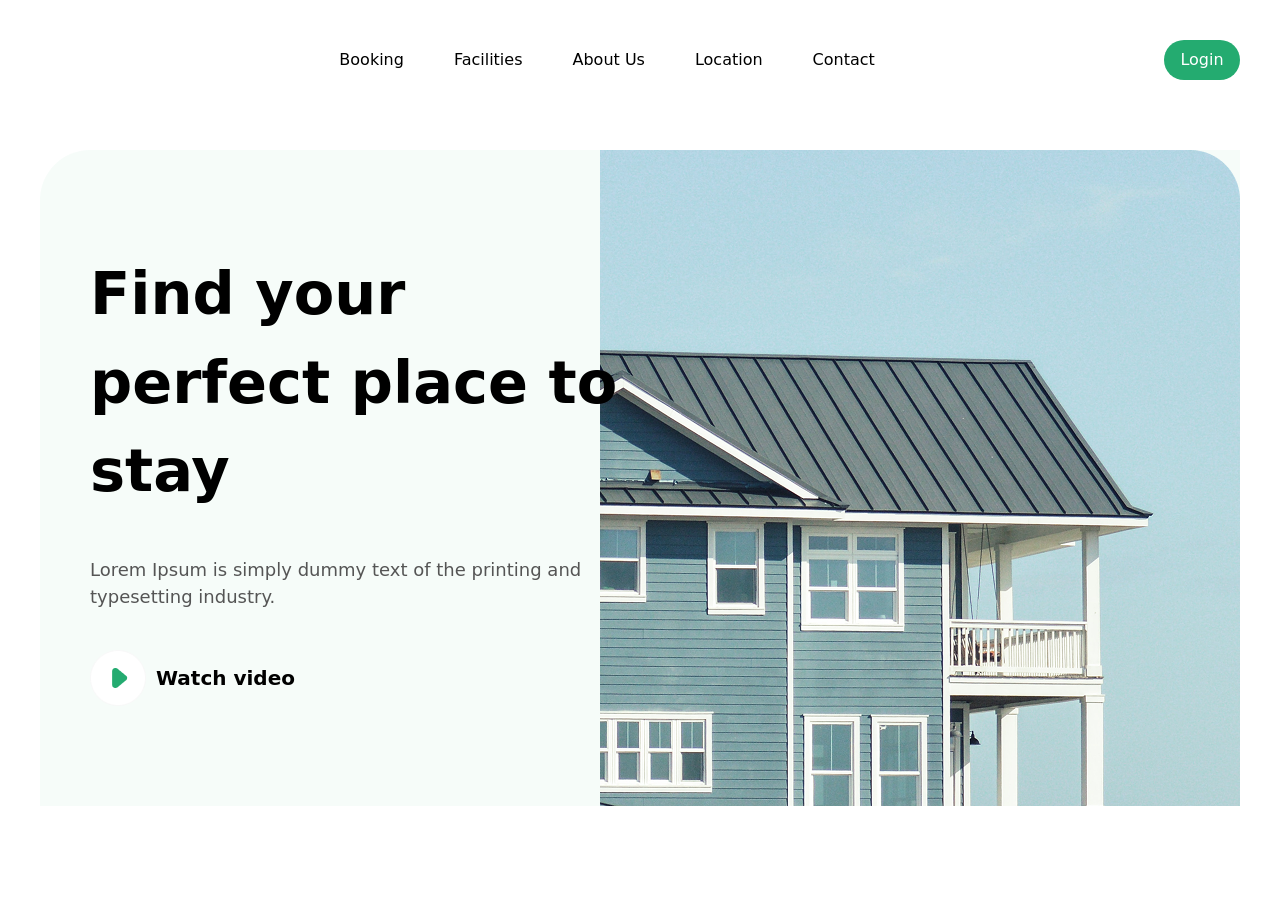
==== index.html @ 73269858 "page1 section1" ====
<!DOCTYPE html>
<html lang="en">

<head>
    <meta charset="UTF-8">
    <meta name="viewport" content="width=device-width, initial-scale=1.0">
    <link rel="stylesheet" href="./src/output.css">
    <title>Document</title>
</head>

<body>
    <header class="">
        <div class="h-[40px] w-full mt-[40px] flex max-w-[1200px] justify-between m-auto flex-row items-center">
            <p class="text-transparent">1</p>
            <div class="flex flex-row text-[16px] gap-[50px] ">
                <p>Booking</p>
                <p>Facilities</p>
                <p>About Us</p>
                <p>Location</p>
                <p>Contact</p>

            </div>
            <a href="./src/page2.html">
                <button class="w-[76px] h-[40px] bg-[#24AB70] rounded-3xl text-[white]">Login</button>
            </a>
        </div>
    </header>
    <section class="">
        <div class="flex bg-[#24AB700A] rounded-tl-[50px] mt-[70px] flex-row max-w-[1200px] items-center w-full h-[656px] bg-[url('../image24.png')] bg-contain bg-right bg-no-repeat m-auto">
            <aside class="flex flex-col ml-[50px]  gap-[40px]">
                <h1 class="text-[59px] font-semibold w-[540px]">Find your perfect place to stay</h1>
                <p class="text-[18px] text-[#555555] w-[515px]">
                    Lorem Ipsum is simply dummy text of the printing and typesetting industry.
                </p>
                <div class="flex flex-row items-center gap-[10px]">
                    <img src="./Group 2.png" alt="Image">
                    <p class="text-[20px] font-semibold">Watch video</p>
                </div>
            </aside>
        </div>
    </section>
</body>

</html>
---- src/output.css ----
/*! tailwindcss v4.2.4 | MIT License | https://tailwindcss.com */
@layer properties;
@layer theme, base, components, utilities;
@layer theme {
  :root, :host {
    --font-sans: ui-sans-serif, system-ui, sans-serif, "Apple Color Emoji",
      "Segoe UI Emoji", "Segoe UI Symbol", "Noto Color Emoji";
    --font-mono: ui-monospace, SFMono-Regular, Menlo, Monaco, Consolas, "Liberation Mono",
      "Courier New", monospace;
    --font-weight-semibold: 600;
    --font-weight-bold: 700;
    --radius-2xl: 1rem;
    --radius-3xl: 1.5rem;
    --default-font-family: var(--font-sans);
    --default-mono-font-family: var(--font-mono);
  }
}
@layer base {
  *, ::after, ::before, ::backdrop, ::file-selector-button {
    box-sizing: border-box;
    margin: 0;
    padding: 0;
    border: 0 solid;
  }
  html, :host {
    line-height: 1.5;
    -webkit-text-size-adjust: 100%;
    tab-size: 4;
    font-family: var(--default-font-family, ui-sans-serif, system-ui, sans-serif, "Apple Color Emoji", "Segoe UI Emoji", "Segoe UI Symbol", "Noto Color Emoji");
    font-feature-settings: var(--default-font-feature-settings, normal);
    font-variation-settings: var(--default-font-variation-settings, normal);
    -webkit-tap-highlight-color: transparent;
  }
  hr {
    height: 0;
    color: inherit;
    border-top-width: 1px;
  }
  abbr:where([title]) {
    -webkit-text-decoration: underline dotted;
    text-decoration: underline dotted;
  }
  h1, h2, h3, h4, h5, h6 {
    font-size: inherit;
    font-weight: inherit;
  }
  a {
    color: inherit;
    -webkit-text-decoration: inherit;
    text-decoration: inherit;
  }
  b, strong {
    font-weight: bolder;
  }
  code, kbd, samp, pre {
    font-family: var(--default-mono-font-family, ui-monospace, SFMono-Regular, Menlo, Monaco, Consolas, "Liberation Mono", "Courier New", monospace);
    font-feature-settings: var(--default-mono-font-feature-settings, normal);
    font-variation-settings: var(--default-mono-font-variation-settings, normal);
    font-size: 1em;
  }
  small {
    font-size: 80%;
  }
  sub, sup {
    font-size: 75%;
    line-height: 0;
    position: relative;
    vertical-align: baseline;
  }
  sub {
    bottom: -0.25em;
  }
  sup {
    top: -0.5em;
  }
  table {
    text-indent: 0;
    border-color: inherit;
    border-collapse: collapse;
  }
  :-moz-focusring {
    outline: auto;
  }
  progress {
    vertical-align: baseline;
  }
  summary {
    display: list-item;
  }
  ol, ul, menu {
    list-style: none;
  }
  img, svg, video, canvas, audio, iframe, embed, object {
    display: block;
    vertical-align: middle;
  }
  img, video {
    max-width: 100%;
    height: auto;
  }
  button, input, select, optgroup, textarea, ::file-selector-button {
    font: inherit;
    font-feature-settings: inherit;
    font-variation-settings: inherit;
    letter-spacing: inherit;
    color: inherit;
    border-radius: 0;
    background-color: transparent;
    opacity: 1;
  }
  :where(select:is([multiple], [size])) optgroup {
    font-weight: bolder;
  }
  :where(select:is([multiple], [size])) optgroup option {
    padding-inline-start: 20px;
  }
  ::file-selector-button {
    margin-inline-end: 4px;
  }
  ::placeholder {
    opacity: 1;
  }
  @supports (not (-webkit-appearance: -apple-pay-button))  or (contain-intrinsic-size: 1px) {
    ::placeholder {
      color: currentcolor;
      @supports (color: color-mix(in lab, red, red)) {
        color: color-mix(in oklab, currentcolor 50%, transparent);
      }
    }
  }
  textarea {
    resize: vertical;
  }
  ::-webkit-search-decoration {
    -webkit-appearance: none;
  }
  ::-webkit-date-and-time-value {
    min-height: 1lh;
    text-align: inherit;
  }
  ::-webkit-datetime-edit {
    display: inline-flex;
  }
  ::-webkit-datetime-edit-fields-wrapper {
    padding: 0;
  }
  ::-webkit-datetime-edit, ::-webkit-datetime-edit-year-field, ::-webkit-datetime-edit-month-field, ::-webkit-datetime-edit-day-field, ::-webkit-datetime-edit-hour-field, ::-webkit-datetime-edit-minute-field, ::-webkit-datetime-edit-second-field, ::-webkit-datetime-edit-millisecond-field, ::-webkit-datetime-edit-meridiem-field {
    padding-block: 0;
  }
  ::-webkit-calendar-picker-indicator {
    line-height: 1;
  }
  :-moz-ui-invalid {
    box-shadow: none;
  }
  button, input:where([type="button"], [type="reset"], [type="submit"]), ::file-selector-button {
    appearance: button;
  }
  ::-webkit-inner-spin-button, ::-webkit-outer-spin-button {
    height: auto;
  }
  [hidden]:where(:not([hidden="until-found"])) {
    display: none !important;
  }
}
@layer utilities {
  .m-auto {
    margin: auto;
  }
  .mt-\[40px\] {
    margin-top: 40px;
  }
  .mt-\[70px\] {
    margin-top: 70px;
  }
  .mt-\[100px\] {
    margin-top: 100px;
  }
  .ml-\[20px\] {
    margin-left: 20px;
  }
  .ml-\[40px\] {
    margin-left: 40px;
  }
  .ml-\[50px\] {
    margin-left: 50px;
  }
  .flex {
    display: flex;
  }
  .table {
    display: table;
  }
  .h-\[40px\] {
    height: 40px;
  }
  .h-\[656px\] {
    height: 656px;
  }
  .w-\[76px\] {
    width: 76px;
  }
  .w-\[150px\] {
    width: 150px;
  }
  .w-\[515px\] {
    width: 515px;
  }
  .w-\[540px\] {
    width: 540px;
  }
  .w-\[full\] {
    width: full;
  }
  .w-\[v\] {
    width: v;
  }
  .w-full {
    width: 100%;
  }
  .max-w-\[1200px\] {
    max-width: 1200px;
  }
  .border-collapse {
    border-collapse: collapse;
  }
  .resize {
    resize: both;
  }
  .flex-col {
    flex-direction: column;
  }
  .flex-row {
    flex-direction: row;
  }
  .items-center {
    align-items: center;
  }
  .justify-between {
    justify-content: space-between;
  }
  .gap-\[10px\] {
    gap: 10px;
  }
  .gap-\[30px\] {
    gap: 30px;
  }
  .gap-\[40px\] {
    gap: 40px;
  }
  .gap-\[50px\] {
    gap: 50px;
  }
  .rounded-3xl {
    border-radius: var(--radius-3xl);
  }
  .rounded-\[tl\] {
    border-radius: tl;
  }
  .rounded-tl-\[50px\] {
    border-top-left-radius: 50px;
  }
  .border {
    border-style: var(--tw-border-style);
    border-width: 1px;
  }
  .bg-\[\#24AB70\] {
    background-color: #24AB70;
  }
  .bg-\[\#24AB700A\] {
    background-color: #24AB700A;
  }
  .bg-\[u\] {
    background-color: u;
  }
  .bg-\[url\] {
    background-color: url;
  }
  .bg-\[url\(\'\.\.\/image24\.png\'\)\] {
    background-image: url('../image24.png');
  }
  .bg-\[url\(\'\.\/\'\)\] {
    background-image: url('./');
  }
  .bg-\[url\(\'\.\/Image\(24\)\.png\'\)\] {
    background-image: url('./Image(24).png');
  }
  .bg-\[url\(\'\.\/Image24\)\.png\'\)\] {
    background-image: url('./Image24).png');
  }
  .bg-\[url\(\'\.\/background\.jpg\'\)\] {
    background-image: url('./background.jpg');
  }
  .bg-\[url\(\'\.\/image24\)\.png\'\)\] {
    background-image: url('./image24).png');
  }
  .bg-\[url\(\'\.\/image24\.png\'\)\] {
    background-image: url('./image24.png');
  }
  .bg-\[url\(\'image24\.png\'\)\] {
    background-image: url('image24.png');
  }
  .bg-contain {
    background-size: contain;
  }
  .bg-cover {
    background-size: cover;
  }
  .bg-right {
    background-position: right;
  }
  .bg-no-repeat {
    background-repeat: no-repeat;
  }
  .text-\[16px\] {
    font-size: 16px;
  }
  .text-\[18px\] {
    font-size: 18px;
  }
  .text-\[20px\] {
    font-size: 20px;
  }
  .text-\[54px\] {
    font-size: 54px;
  }
  .text-\[59px\] {
    font-size: 59px;
  }
  .text-\[60px\] {
    font-size: 60px;
  }
  .text-\[64px\] {
    font-size: 64px;
  }
  .text-\[65px\] {
    font-size: 65px;
  }
  .font-bold {
    --tw-font-weight: var(--font-weight-bold);
    font-weight: var(--font-weight-bold);
  }
  .font-semibold {
    --tw-font-weight: var(--font-weight-semibold);
    font-weight: var(--font-weight-semibold);
  }
  .text-\[\#555555\] {
    color: #555555;
  }
  .text-\[\#\] {
    color: #;
  }
  .text-\[white\] {
    color: white;
  }
  .text-transparent {
    color: transparent;
  }
  .underline {
    text-decoration-line: underline;
  }
  .outline {
    outline-style: var(--tw-outline-style);
    outline-width: 1px;
  }
}
@property --tw-border-style {
  syntax: "*";
  inherits: false;
  initial-value: solid;
}
@property --tw-font-weight {
  syntax: "*";
  inherits: false;
}
@property --tw-outline-style {
  syntax: "*";
  inherits: false;
  initial-value: solid;
}
@layer properties {
  @supports ((-webkit-hyphens: none) and (not (margin-trim: inline))) or ((-moz-orient: inline) and (not (color:rgb(from red r g b)))) {
    *, ::before, ::after, ::backdrop {
      --tw-border-style: solid;
      --tw-font-weight: initial;
      --tw-outline-style: solid;
    }
  }
}
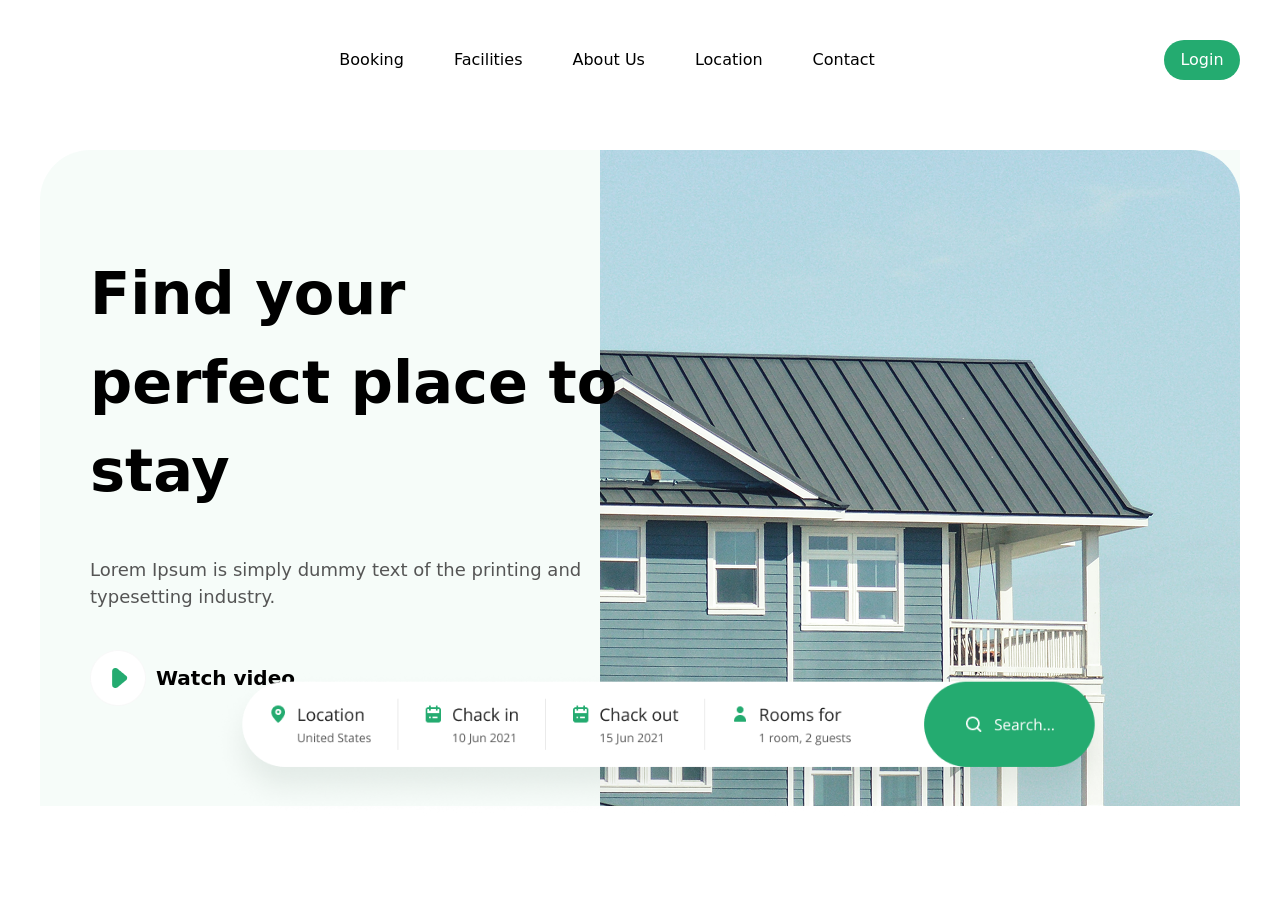
==== commit fda1682d: "section1 page 1 add" ====
--- a/index.html
+++ b/index.html
@@ -37,7 +37,9 @@
                     <p class="text-[20px] font-semibold">Watch video</p>
                 </div>
             </aside>
+           <img src="./search button.png" class="relative top-[265px] w-[1000px] h-[150px] left-[-420px]" alt="">  
         </div>
+       
     </section>
 </body>
 
--- a/src/output.css
+++ b/src/output.css
@@ -164,6 +164,60 @@
   }
 }
 @layer utilities {
+  .relative {
+    position: relative;
+  }
+  .top-\[-00px\] {
+    top: -00px;
+  }
+  .top-\[-100px\] {
+    top: -100px;
+  }
+  .top-\[20px\] {
+    top: 20px;
+  }
+  .top-\[50px\] {
+    top: 50px;
+  }
+  .top-\[250px\] {
+    top: 250px;
+  }
+  .top-\[265px\] {
+    top: 265px;
+  }
+  .top-\[270px\] {
+    top: 270px;
+  }
+  .top-\[300px\] {
+    top: 300px;
+  }
+  .top-\[500px\] {
+    top: 500px;
+  }
+  .top-\[580px\] {
+    top: 580px;
+  }
+  .top-\[600px\] {
+    top: 600px;
+  }
+  .left-\[-400px\] {
+    left: -400px;
+  }
+  .left-\[-420px\] {
+    left: -420px;
+  }
+  .left-\[-\] {
+    left: -;
+  }
+  .left-\[110px\] {
+    left: 110px;
+  }
+  .left-\[140px\] {
+    left: 140px;
+  }
+  .left-\[x\] {
+    left: x;
+  }
   .m-auto {
     margin: auto;
   }
@@ -176,6 +230,9 @@
   .mt-\[100px\] {
     margin-top: 100px;
   }
+  .mb-\[100px\] {
+    margin-bottom: 100px;
+  }
   .ml-\[20px\] {
     margin-left: 20px;
   }
@@ -191,9 +248,21 @@
   .table {
     display: table;
   }
+  .h-\[10px\] {
+    height: 10px;
+  }
   .h-\[40px\] {
     height: 40px;
   }
+  .h-\[100px\] {
+    height: 100px;
+  }
+  .h-\[120px\] {
+    height: 120px;
+  }
+  .h-\[150px\] {
+    height: 150px;
+  }
   .h-\[656px\] {
     height: 656px;
   }
@@ -209,6 +278,9 @@
   .w-\[540px\] {
     width: 540px;
   }
+  .w-\[1000px\] {
+    width: 1000px;
+  }
   .w-\[full\] {
     width: full;
   }
@@ -239,6 +311,9 @@
   .justify-between {
     justify-content: space-between;
   }
+  .justify-center {
+    justify-content: center;
+  }
   .gap-\[10px\] {
     gap: 10px;
   }
@@ -250,6 +325,9 @@
   }
   .gap-\[50px\] {
     gap: 50px;
+  }
+  .rounded-2xl {
+    border-radius: var(--radius-2xl);
   }
   .rounded-3xl {
     border-radius: var(--radius-3xl);
@@ -311,6 +389,9 @@
   }
   .bg-no-repeat {
     background-repeat: no-repeat;
+  }
+  .pb-\[100px\] {
+    padding-bottom: 100px;
   }
   .text-\[16px\] {
     font-size: 16px;
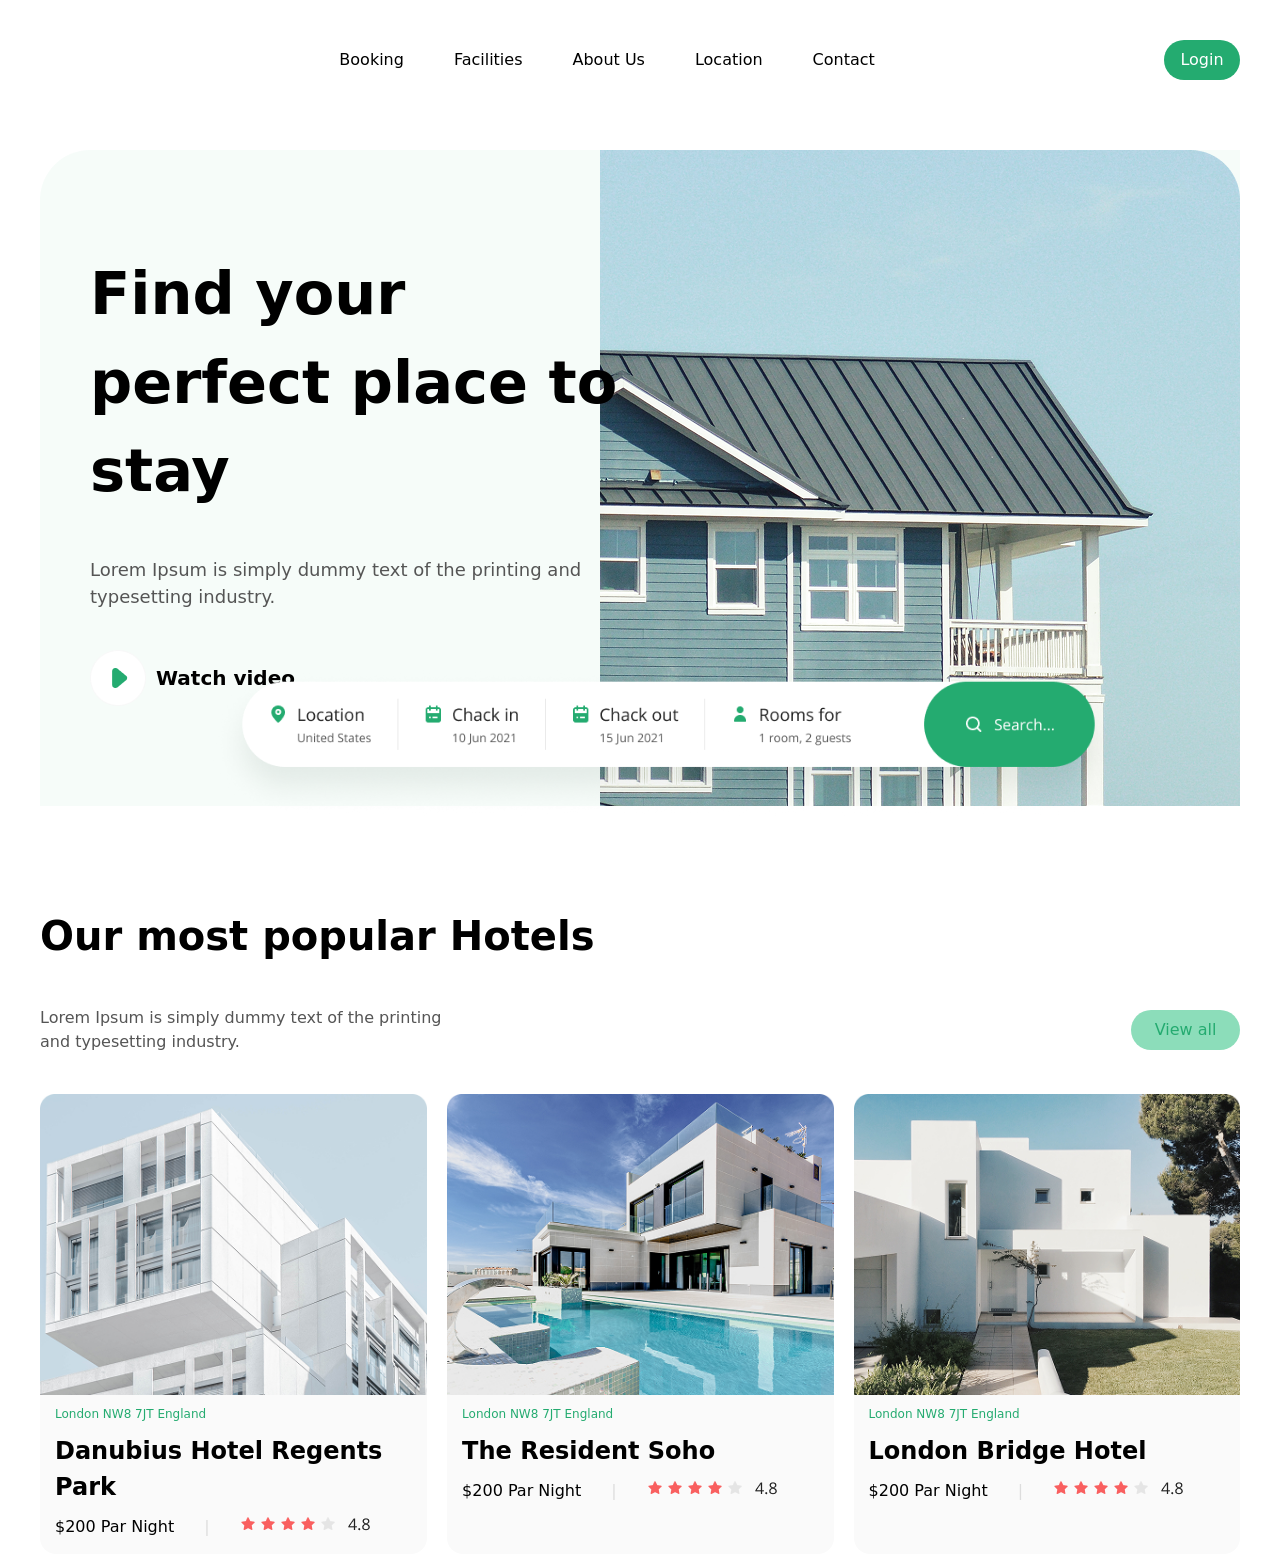
==== commit fb1ce3f3: "page1 section2" ====
--- a/index.html
+++ b/index.html
@@ -26,7 +26,8 @@
         </div>
     </header>
     <section class="">
-        <div class="flex bg-[#24AB700A] rounded-tl-[50px] mt-[70px] flex-row max-w-[1200px] items-center w-full h-[656px] bg-[url('../image24.png')] bg-contain bg-right bg-no-repeat m-auto">
+        <div
+            class="flex bg-[#24AB700A] rounded-tl-[50px] mt-[70px] flex-row max-w-[1200px] items-center w-full h-[656px] bg-[url('../image24.png')] bg-contain bg-right bg-no-repeat m-auto">
             <aside class="flex flex-col ml-[50px]  gap-[40px]">
                 <h1 class="text-[59px] font-semibold w-[540px]">Find your perfect place to stay</h1>
                 <p class="text-[18px] text-[#555555] w-[515px]">
@@ -37,9 +38,51 @@
                     <p class="text-[20px] font-semibold">Watch video</p>
                 </div>
             </aside>
-           <img src="./search button.png" class="relative top-[265px] w-[1000px] h-[150px] left-[-420px]" alt="">  
+            <img src="./search button.png" class="relative top-[265px] w-[1000px] h-[150px] left-[-420px]" alt="">
         </div>
-       
+    </section>
+    <section>
+        <div class="flex flex-col max-w-[1200px] h-[656px] w-full m-auto mt-[100px] gap-[40px]">
+            <h1 class="text-[40px] font-semibold">Our most popular Hotels</h1>
+            <div class="flex flex-row items-center justify-between">
+                <p class="text-[16px] text-[#555555] w-[409px]">Lorem Ipsum is simply dummy text of the printing and
+                    typesetting industry.</p>
+                <button class="w-[109px] h-[40px] text-[16px] text-[#24AB70] bg-[#8cddba] rounded-3xl">View all</button>
+            </div>
+            <div class="flex-row flex gap-[20px]">
+                <div class="flex flex-col h-[460px] rounded-2xl bg-[#FAFAFA]  gap-[10px]">
+                    <img src="./image (26).png" alt="Hotel Image">
+                    <p class="text-[12px] text-[#24AB70] ml-[15px]">London NW8 7JT England</p>
+                    <h1 class="text-[24px] font-semibold ml-[15px]">Danubius Hotel Regents Park</h1>
+                    <div class="flex flex-row gap-[30px]  ml-[15px]">
+                        <p class="text-[16px] ">$200 Par Night</p>
+                        <div class="h-[16px]  text-[#DDDDDD]">|</div>
+                        <img src="./Group 10.png" class="w-[131px] h-[18px]" alt="">
+                    </div>
+                </div>
+                <div class="flex flex-col h-[460px] rounded-2xl bg-[#FAFAFA]  gap-[10px]">
+                    <img src="./image (27).png" alt="Hotel Image">
+                    <p class="text-[12px] text-[#24AB70] ml-[15px]">London NW8 7JT England</p>
+                    <h1 class="text-[24px] font-semibold ml-[15px]">The Resident Soho</h1>
+                    <div class="flex flex-row gap-[30px]  ml-[15px]">
+                        <p class="text-[16px] ">$200 Par Night</p>
+                        <div class="h-[16px]  text-[#DDDDDD]">|</div>
+                        <img src="./Group 10.png" class="w-[131px] h-[18px]" alt="">
+                    </div>
+                </div>
+                <div class="flex flex-col h-[460px] rounded-2xl bg-[#FAFAFA]  gap-[10px]">
+                    <img src="./image (28).png" alt="Hotel Image">
+                    <p class="text-[12px] text-[#24AB70] ml-[15px]">London NW8 7JT England</p>
+                    <h1 class="text-[24px] font-semibold ml-[15px]">London Bridge Hotel</h1>
+                    <div class="flex flex-row gap-[30px]  ml-[15px]">
+                        <p class="text-[16px] ">$200 Par Night</p>
+                        <div class="h-[16px]  text-[#DDDDDD]">|</div>
+                        <img src="./Group 10.png" class="w-[131px] h-[18px]" alt="">
+                    </div>
+                </div>
+            </div>
+        </div>
+
     </section>
 </body>
 
--- a/src/output.css
+++ b/src/output.css
@@ -233,6 +233,12 @@
   .mb-\[100px\] {
     margin-bottom: 100px;
   }
+  .ml-\[10px\] {
+    margin-left: 10px;
+  }
+  .ml-\[15px\] {
+    margin-left: 15px;
+  }
   .ml-\[20px\] {
     margin-left: 20px;
   }
@@ -248,9 +254,18 @@
   .table {
     display: table;
   }
+  .h-\[0px\] {
+    height: 0px;
+  }
   .h-\[10px\] {
     height: 10px;
   }
+  .h-\[16px\] {
+    height: 16px;
+  }
+  .h-\[18px\] {
+    height: 18px;
+  }
   .h-\[40px\] {
     height: 40px;
   }
@@ -263,15 +278,33 @@
   .h-\[150px\] {
     height: 150px;
   }
+  .h-\[460px\] {
+    height: 460px;
+  }
+  .h-\[470px\] {
+    height: 470px;
+  }
+  .h-\[480px\] {
+    height: 480px;
+  }
   .h-\[656px\] {
     height: 656px;
   }
   .w-\[76px\] {
     width: 76px;
   }
+  .w-\[109px\] {
+    width: 109px;
+  }
+  .w-\[131px\] {
+    width: 131px;
+  }
   .w-\[150px\] {
     width: 150px;
   }
+  .w-\[409px\] {
+    width: 409px;
+  }
   .w-\[515px\] {
     width: 515px;
   }
@@ -316,6 +349,9 @@
   }
   .gap-\[10px\] {
     gap: 10px;
+  }
+  .gap-\[20px\] {
+    gap: 20px;
   }
   .gap-\[30px\] {
     gap: 30px;
@@ -342,12 +378,24 @@
     border-style: var(--tw-border-style);
     border-width: 1px;
   }
+  .bg-\[\#8cddba\] {
+    background-color: #8cddba;
+  }
   .bg-\[\#24AB70\] {
     background-color: #24AB70;
   }
   .bg-\[\#24AB700A\] {
     background-color: #24AB700A;
   }
+  .bg-\[\#51c291\] {
+    background-color: #51c291;
+  }
+  .bg-\[\#DDDDDD\] {
+    background-color: #DDDDDD;
+  }
+  .bg-\[\#FAFAFA\] {
+    background-color: #FAFAFA;
+  }
   .bg-\[u\] {
     background-color: u;
   }
@@ -393,6 +441,9 @@
   .pb-\[100px\] {
     padding-bottom: 100px;
   }
+  .text-\[12px\] {
+    font-size: 12px;
+  }
   .text-\[16px\] {
     font-size: 16px;
   }
@@ -401,6 +452,12 @@
   }
   .text-\[20px\] {
     font-size: 20px;
+  }
+  .text-\[24px\] {
+    font-size: 24px;
+  }
+  .text-\[40px\] {
+    font-size: 40px;
   }
   .text-\[54px\] {
     font-size: 54px;
@@ -425,8 +482,23 @@
     --tw-font-weight: var(--font-weight-semibold);
     font-weight: var(--font-weight-semibold);
   }
+  .text-\[\#2\] {
+    color: #2;
+  }
+  .text-\[\#24AB70\] {
+    color: #24AB70;
+  }
+  .text-\[\#24AB\] {
+    color: #24AB;
+  }
   .text-\[\#555555\] {
     color: #555555;
+  }
+  .text-\[\#DDDDDD\] {
+    color: #DDDDDD;
+  }
+  .text-\[\#FAFAFA\] {
+    color: #FAFAFA;
   }
   .text-\[\#\] {
     color: #;
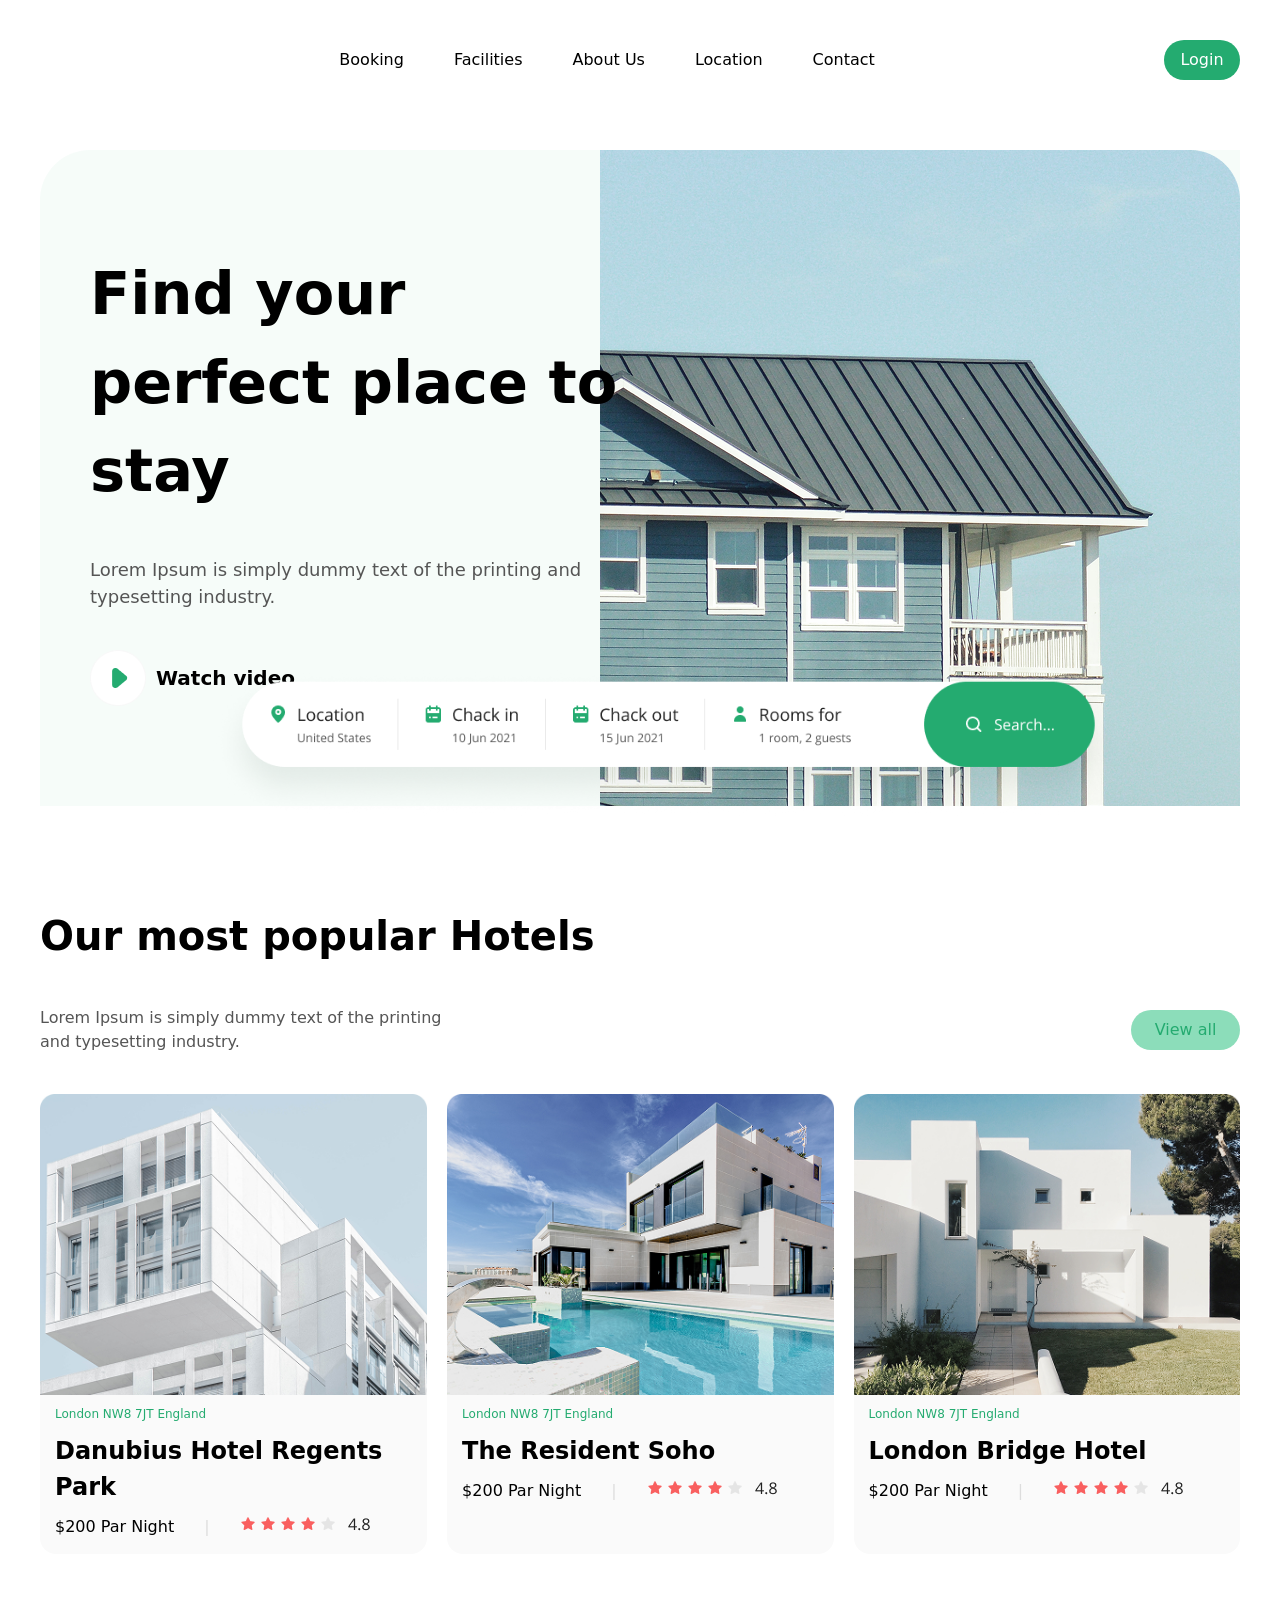
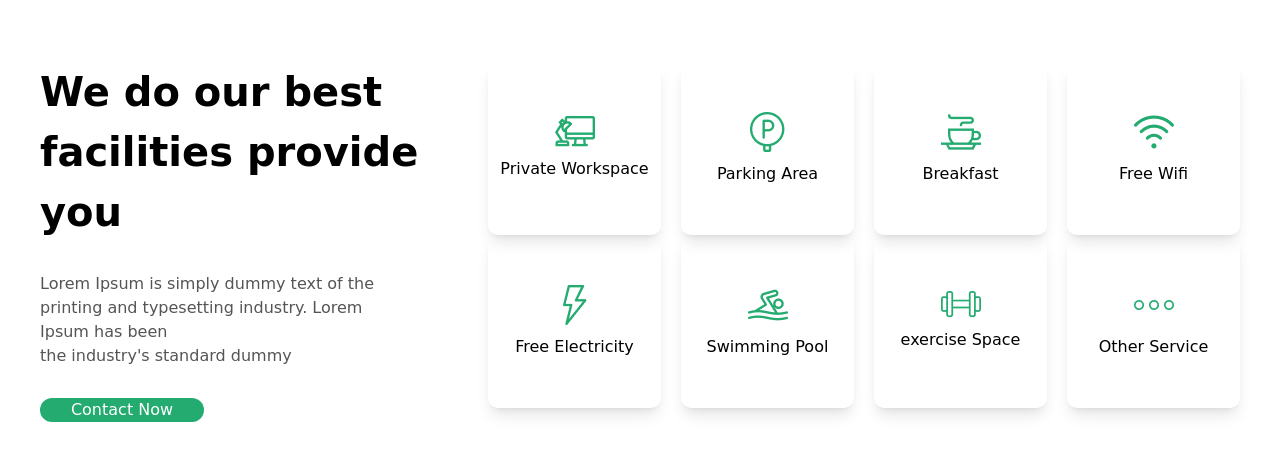
==== commit 15be13db: "page1 section3" ====
--- a/index.html
+++ b/index.html
@@ -82,7 +82,64 @@
                 </div>
             </div>
         </div>
-
+    </section>
+    <section class="">
+        <div class="flex flex-row max-w-[1200px] h-[410px] w-full m-auto mt-[100px] gap-[40px]">
+            <aside class="flex flex-col gap-[30px] h-[310px] w-[411px]">
+                <h1 class="text-[40px]  font-semibold">We do our best facilities provide you</h1>
+                <p class="text-[#555555] w-[370px]">Lorem Ipsum is simply dummy text of the printing and typesetting industry.
+                    Lorem Ipsum has been <br> the
+                    industry's standard dummy </p>
+                <button class="w-[164px] h-[56px] text-[16px] text-[white]  bg-[#24AB70] rounded-3xl">Contact
+                    Now</button>
+            </aside>
+            <div class="flex flex-col">
+                <div class="flex flex-row gap-[20px]">
+                    <div
+                        class="w-[173px] h-[173px] gap-[10px] shadow-lg rounded-[10px] border-1px border-solid border-[gray] justify-center flex flex-col items-center ">
+                        <img src="./Vector (20).png" alt="">
+                        <p class="text-[16px]">Private Workspace</p>
+                    </div>
+                    <div
+                        class="w-[173px] h-[173px] gap-[10px] shadow-lg rounded-[10px] border-1px border-solid border-[gray] justify-center flex flex-col items-center ">
+                        <img src="./Group (11).png" alt="">
+                        <p class="text-[16px]">Parking Area</p>
+                    </div>
+                    <div
+                        class="w-[173px] h-[173px] gap-[10px] shadow-lg rounded-[10px] border-1px border-solid border-[gray] justify-center flex flex-col items-center ">
+                        <img src="./cappuccino 1.png" alt="">
+                        <p class="text-[16px]">Breakfast</p>
+                    </div>
+                    <div
+                        class="w-[173px] h-[173px] gap-[10px] shadow-lg rounded-[10px] border-1px border-solid border-[gray] justify-center flex flex-col items-center ">
+                        <img src="./wifi (2) 1.png" alt="">
+                        <p class="text-[16px]">Free Wifi</p>
+                    </div>
+                </div>
+                <div class="flex flex-row gap-[20px]">
+                    <div
+                        class="w-[173px] h-[173px] gap-[10px] shadow-lg rounded-[10px] border-1px border-solid border-[gray] justify-center flex flex-col items-center ">
+                        <img src="./Vector (21).png" alt="">
+                        <p class="text-[16px]">Free Electricity</p>
+                    </div>
+                    <div
+                        class="w-[173px] h-[173px] gap-[10px] shadow-lg rounded-[10px] border-1px border-solid border-[gray] justify-center flex flex-col items-center ">
+                        <img src="./swimmer 1.png" alt="">
+                        <p class="text-[16px]">Swimming Pool</p>
+                    </div>
+                    <div
+                        class="w-[173px] h-[173px] gap-[10px] shadow-lg rounded-[10px] border-1px border-solid border-[gray] justify-center flex flex-col items-center ">
+                        <img src="./Vector (22).png" alt="">
+                        <p class="text-[16px]">exercise Space</p>
+                    </div>
+                    <div
+                        class="w-[173px] h-[173px] gap-[10px] shadow-lg rounded-[10px] border-1px border-solid border-[gray] justify-center flex flex-col items-center ">
+                        <img src="./ellipsis 1.png" alt="">
+                        <p class="text-[16px]">Other Service</p>
+                    </div>
+                </div>
+            </div>
+        </div>
     </section>
 </body>
 
--- a/src/output.css
+++ b/src/output.css
@@ -269,6 +269,9 @@
   .h-\[40px\] {
     height: 40px;
   }
+  .h-\[56px\] {
+    height: 56px;
+  }
   .h-\[100px\] {
     height: 100px;
   }
@@ -278,6 +281,21 @@
   .h-\[150px\] {
     height: 150px;
   }
+  .h-\[173px\] {
+    height: 173px;
+  }
+  .h-\[193px\] {
+    height: 193px;
+  }
+  .h-\[310\] {
+    height: 310;
+  }
+  .h-\[310px\] {
+    height: 310px;
+  }
+  .h-\[410px\] {
+    height: 410px;
+  }
   .h-\[460px\] {
     height: 460px;
   }
@@ -290,6 +308,12 @@
   .h-\[656px\] {
     height: 656px;
   }
+  .w-\[0px\] {
+    width: 0px;
+  }
+  .w-\[30px\] {
+    width: 30px;
+  }
   .w-\[76px\] {
     width: 76px;
   }
@@ -302,9 +326,45 @@
   .w-\[150px\] {
     width: 150px;
   }
+  .w-\[164\] {
+    width: 164;
+  }
+  .w-\[164px\] {
+    width: 164px;
+  }
+  .w-\[173px\] {
+    width: 173px;
+  }
+  .w-\[193px\] {
+    width: 193px;
+  }
+  .w-\[194px\] {
+    width: 194px;
+  }
+  .w-\[300px\] {
+    width: 300px;
+  }
+  .w-\[310px\] {
+    width: 310px;
+  }
+  .w-\[370px\] {
+    width: 370px;
+  }
+  .w-\[380px\] {
+    width: 380px;
+  }
+  .w-\[390px\] {
+    width: 390px;
+  }
+  .w-\[400px\] {
+    width: 400px;
+  }
   .w-\[409px\] {
     width: 409px;
   }
+  .w-\[411px\] {
+    width: 411px;
+  }
   .w-\[515px\] {
     width: 515px;
   }
@@ -367,6 +427,9 @@
   }
   .rounded-3xl {
     border-radius: var(--radius-3xl);
+  }
+  .rounded-\[10px\] {
+    border-radius: 10px;
   }
   .rounded-\[tl\] {
     border-radius: tl;
@@ -378,6 +441,17 @@
     border-style: var(--tw-border-style);
     border-width: 1px;
   }
+  .border-none {
+    --tw-border-style: none;
+    border-style: none;
+  }
+  .border-solid {
+    --tw-border-style: solid;
+    border-style: solid;
+  }
+  .border-\[gray\] {
+    border-color: gray;
+  }
   .bg-\[\#8cddba\] {
     background-color: #8cddba;
   }
@@ -395,6 +469,9 @@
   }
   .bg-\[\#FAFAFA\] {
     background-color: #FAFAFA;
+  }
+  .bg-\[black\] {
+    background-color: black;
   }
   .bg-\[u\] {
     background-color: u;
@@ -503,6 +580,9 @@
   .text-\[\#\] {
     color: #;
   }
+  .text-\[whi\] {
+    color: whi;
+  }
   .text-\[white\] {
     color: white;
   }
@@ -511,6 +591,14 @@
   }
   .underline {
     text-decoration-line: underline;
+  }
+  .shadow {
+    --tw-shadow: 0 1px 3px 0 var(--tw-shadow-color, rgb(0 0 0 / 0.1)), 0 1px 2px -1px var(--tw-shadow-color, rgb(0 0 0 / 0.1));
+    box-shadow: var(--tw-inset-shadow), var(--tw-inset-ring-shadow), var(--tw-ring-offset-shadow), var(--tw-ring-shadow), var(--tw-shadow);
+  }
+  .shadow-lg {
+    --tw-shadow: 0 10px 15px -3px var(--tw-shadow-color, rgb(0 0 0 / 0.1)), 0 4px 6px -4px var(--tw-shadow-color, rgb(0 0 0 / 0.1));
+    box-shadow: var(--tw-inset-shadow), var(--tw-inset-ring-shadow), var(--tw-ring-offset-shadow), var(--tw-ring-shadow), var(--tw-shadow);
   }
   .outline {
     outline-style: var(--tw-outline-style);
@@ -525,6 +613,71 @@
 @property --tw-font-weight {
   syntax: "*";
   inherits: false;
+}
+@property --tw-shadow {
+  syntax: "*";
+  inherits: false;
+  initial-value: 0 0 #0000;
+}
+@property --tw-shadow-color {
+  syntax: "*";
+  inherits: false;
+}
+@property --tw-shadow-alpha {
+  syntax: "<percentage>";
+  inherits: false;
+  initial-value: 100%;
+}
+@property --tw-inset-shadow {
+  syntax: "*";
+  inherits: false;
+  initial-value: 0 0 #0000;
+}
+@property --tw-inset-shadow-color {
+  syntax: "*";
+  inherits: false;
+}
+@property --tw-inset-shadow-alpha {
+  syntax: "<percentage>";
+  inherits: false;
+  initial-value: 100%;
+}
+@property --tw-ring-color {
+  syntax: "*";
+  inherits: false;
+}
+@property --tw-ring-shadow {
+  syntax: "*";
+  inherits: false;
+  initial-value: 0 0 #0000;
+}
+@property --tw-inset-ring-color {
+  syntax: "*";
+  inherits: false;
+}
+@property --tw-inset-ring-shadow {
+  syntax: "*";
+  inherits: false;
+  initial-value: 0 0 #0000;
+}
+@property --tw-ring-inset {
+  syntax: "*";
+  inherits: false;
+}
+@property --tw-ring-offset-width {
+  syntax: "<length>";
+  inherits: false;
+  initial-value: 0px;
+}
+@property --tw-ring-offset-color {
+  syntax: "*";
+  inherits: false;
+  initial-value: #fff;
+}
+@property --tw-ring-offset-shadow {
+  syntax: "*";
+  inherits: false;
+  initial-value: 0 0 #0000;
 }
 @property --tw-outline-style {
   syntax: "*";
@@ -536,6 +689,20 @@
     *, ::before, ::after, ::backdrop {
       --tw-border-style: solid;
       --tw-font-weight: initial;
+      --tw-shadow: 0 0 #0000;
+      --tw-shadow-color: initial;
+      --tw-shadow-alpha: 100%;
+      --tw-inset-shadow: 0 0 #0000;
+      --tw-inset-shadow-color: initial;
+      --tw-inset-shadow-alpha: 100%;
+      --tw-ring-color: initial;
+      --tw-ring-shadow: 0 0 #0000;
+      --tw-inset-ring-color: initial;
+      --tw-inset-ring-shadow: 0 0 #0000;
+      --tw-ring-inset: initial;
+      --tw-ring-offset-width: 0px;
+      --tw-ring-offset-color: #fff;
+      --tw-ring-offset-shadow: 0 0 #0000;
       --tw-outline-style: solid;
     }
   }
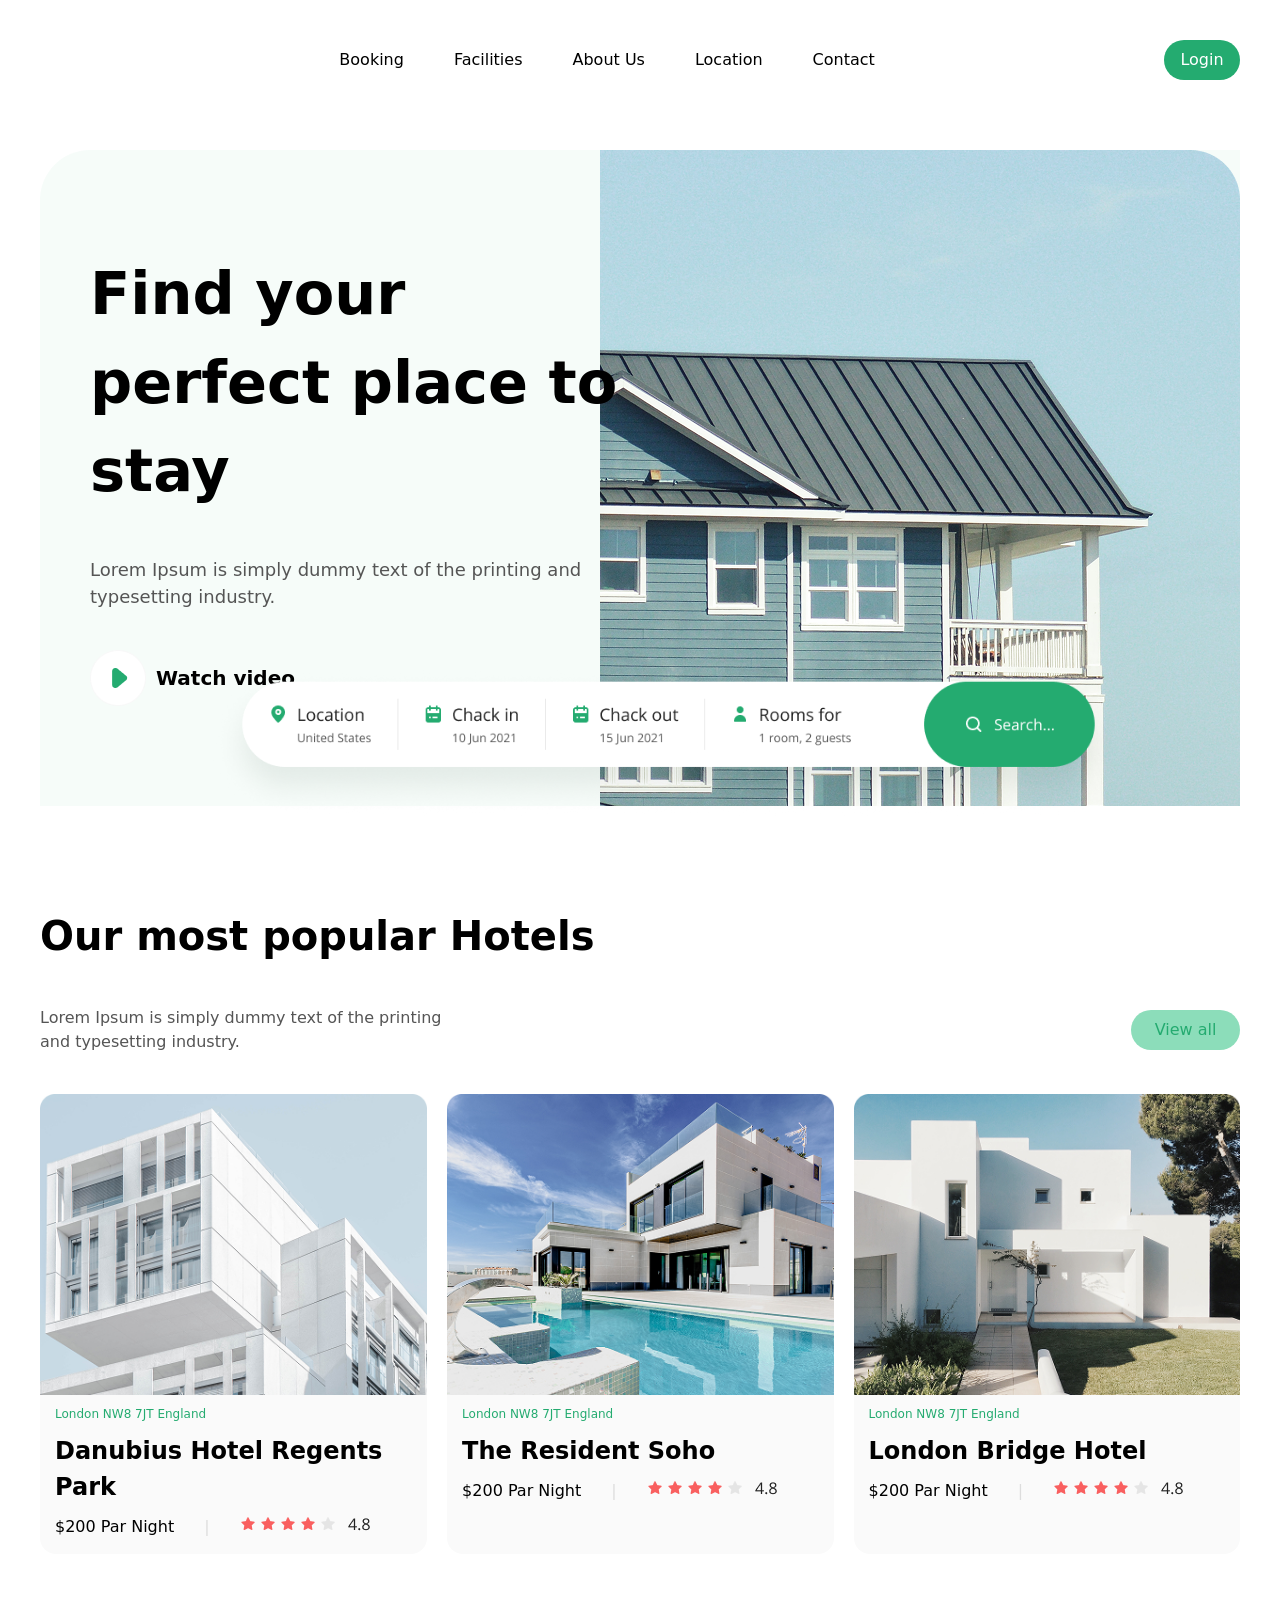
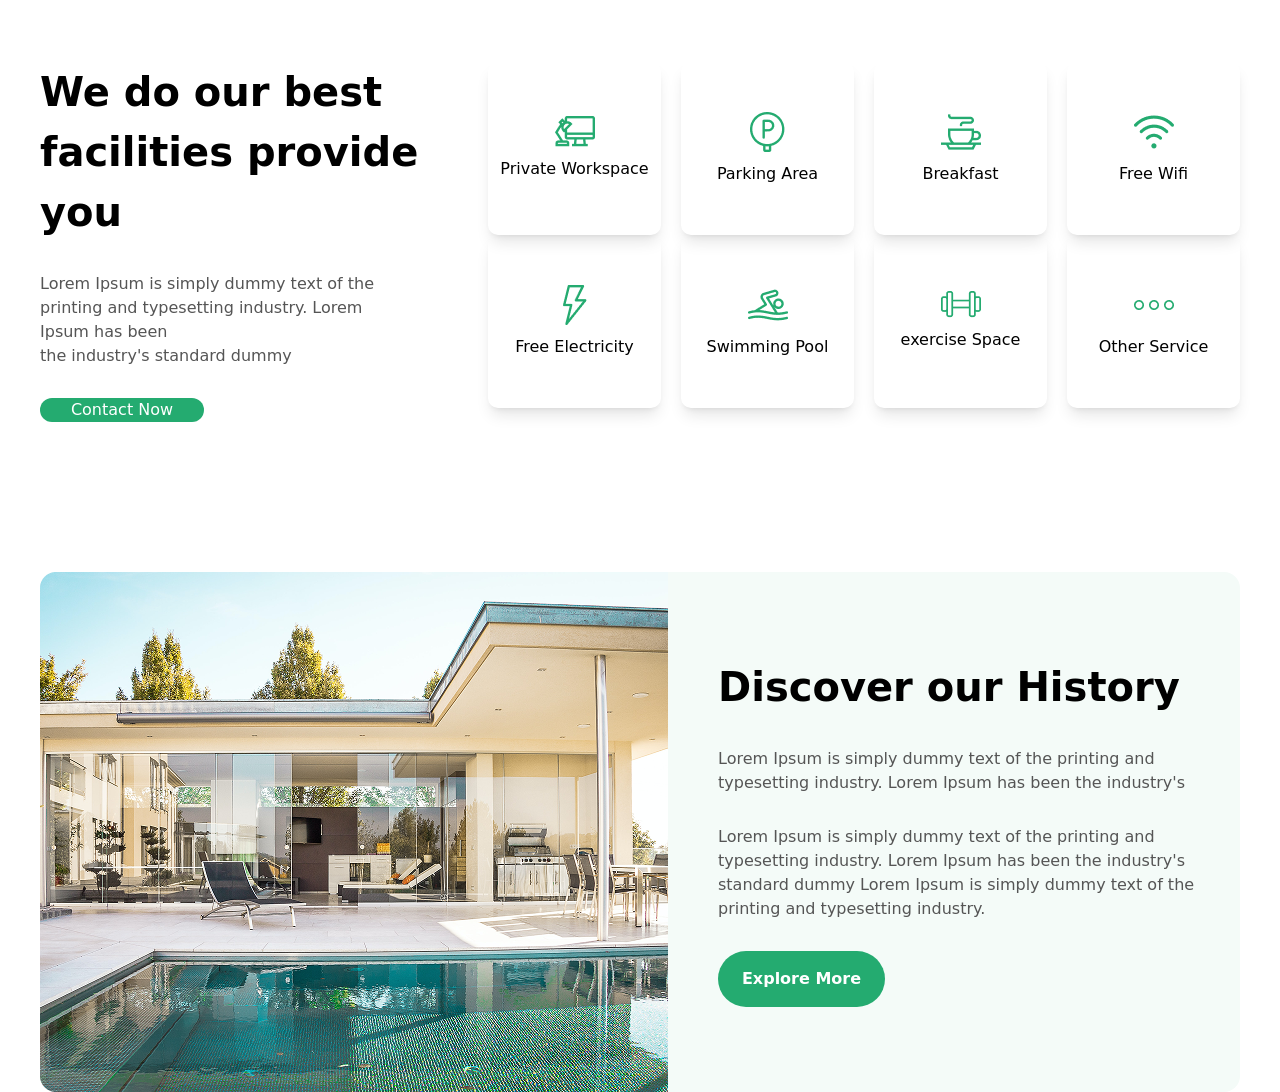
==== commit d5ef8f9c: "Section 4 page 1" ====
--- a/index.html
+++ b/index.html
@@ -87,7 +87,8 @@
         <div class="flex flex-row max-w-[1200px] h-[410px] w-full m-auto mt-[100px] gap-[40px]">
             <aside class="flex flex-col gap-[30px] h-[310px] w-[411px]">
                 <h1 class="text-[40px]  font-semibold">We do our best facilities provide you</h1>
-                <p class="text-[#555555] w-[370px]">Lorem Ipsum is simply dummy text of the printing and typesetting industry.
+                <p class="text-[#555555] w-[370px]">Lorem Ipsum is simply dummy text of the printing and typesetting
+                    industry.
                     Lorem Ipsum has been <br> the
                     industry's standard dummy </p>
                 <button class="w-[164px] h-[56px] text-[16px] text-[white]  bg-[#24AB70] rounded-3xl">Contact
@@ -141,6 +142,20 @@
             </div>
         </div>
     </section>
+    <section>
+        <div class="flex max-w-[1200px] mt-[100px] bg-[#F4FBF8] rounded-[16px] m-auto w-full h-[520px]">
+            <img src="./image (29).png" alt="">
+            <aside class="flex flex-col ml-[50px]  justify-center gap-[30px]">
+                <h1 class="text-[40px] font-semibold">Discover our History</h1>
+                <p class="w-[497px] text-[#555555]">Lorem Ipsum is simply dummy text of the printing and typesetting industry. Lorem Ipsum has been the
+                    industry's </p>
+                <p class="w-[497px] text-[#555555]">Lorem Ipsum is simply dummy text of the printing and typesetting industry. Lorem Ipsum has been the
+                    industry's standard dummy Lorem Ipsum is simply dummy text of the printing and typesetting industry.
+                </p>
+                <button class="w-[167px] h-[56px] bg-[#24AB70] text-white rounded-4xl font-semibold">Explore More</button>
+            </aside>
+        </div>
+    </section>
 </body>
 
 </html>
--- a/src/output.css
+++ b/src/output.css
@@ -7,10 +7,12 @@
       "Segoe UI Emoji", "Segoe UI Symbol", "Noto Color Emoji";
     --font-mono: ui-monospace, SFMono-Regular, Menlo, Monaco, Consolas, "Liberation Mono",
       "Courier New", monospace;
+    --color-white: #fff;
     --font-weight-semibold: 600;
     --font-weight-bold: 700;
     --radius-2xl: 1rem;
     --radius-3xl: 1.5rem;
+    --radius-4xl: 2rem;
     --default-font-family: var(--font-sans);
     --default-mono-font-family: var(--font-mono);
   }
@@ -248,6 +250,21 @@
   .ml-\[50px\] {
     margin-left: 50px;
   }
+  .ml-\[500px\] {
+    margin-left: 500px;
+  }
+  .ml-\[550px\] {
+    margin-left: 550px;
+  }
+  .ml-\[600px\] {
+    margin-left: 600px;
+  }
+  .ml-\[630px\] {
+    margin-left: 630px;
+  }
+  .ml-\[650px\] {
+    margin-left: 650px;
+  }
   .flex {
     display: flex;
   }
@@ -269,6 +286,9 @@
   .h-\[40px\] {
     height: 40px;
   }
+  .h-\[56\] {
+    height: 56;
+  }
   .h-\[56px\] {
     height: 56px;
   }
@@ -305,6 +325,9 @@
   .h-\[480px\] {
     height: 480px;
   }
+  .h-\[520px\] {
+    height: 520px;
+  }
   .h-\[656px\] {
     height: 656px;
   }
@@ -332,6 +355,9 @@
   .w-\[164px\] {
     width: 164px;
   }
+  .w-\[167px\] {
+    width: 167px;
+  }
   .w-\[173px\] {
     width: 173px;
   }
@@ -365,6 +391,9 @@
   .w-\[411px\] {
     width: 411px;
   }
+  .w-\[497px\] {
+    width: 497px;
+  }
   .w-\[515px\] {
     width: 515px;
   }
@@ -407,6 +436,9 @@
   .justify-center {
     justify-content: center;
   }
+  .justify-end {
+    justify-content: flex-end;
+  }
   .gap-\[10px\] {
     gap: 10px;
   }
@@ -422,14 +454,26 @@
   .gap-\[50px\] {
     gap: 50px;
   }
+  .rounded {
+    border-radius: 0.25rem;
+  }
   .rounded-2xl {
     border-radius: var(--radius-2xl);
   }
   .rounded-3xl {
     border-radius: var(--radius-3xl);
   }
+  .rounded-4xl {
+    border-radius: var(--radius-4xl);
+  }
+  .rounded-\[5px\] {
+    border-radius: 5px;
+  }
   .rounded-\[10px\] {
     border-radius: 10px;
+  }
+  .rounded-\[16px\] {
+    border-radius: 16px;
   }
   .rounded-\[tl\] {
     border-radius: tl;
@@ -452,6 +496,9 @@
   .border-\[gray\] {
     border-color: gray;
   }
+  .bg-\[\#007BFF\] {
+    background-color: #007BFF;
+  }
   .bg-\[\#8cddba\] {
     background-color: #8cddba;
   }
@@ -467,6 +514,9 @@
   .bg-\[\#DDDDDD\] {
     background-color: #DDDDDD;
   }
+  .bg-\[\#F4FBF8\] {
+    background-color: #F4FBF8;
+  }
   .bg-\[\#FAFAFA\] {
     background-color: #FAFAFA;
   }
@@ -509,11 +559,20 @@
   .bg-cover {
     background-size: cover;
   }
+  .bg-left {
+    background-position: left;
+  }
   .bg-right {
     background-position: right;
   }
   .bg-no-repeat {
     background-repeat: no-repeat;
+  }
+  .px-\[20px\] {
+    padding-inline: 20px;
+  }
+  .py-\[10px\] {
+    padding-block: 10px;
   }
   .pb-\[100px\] {
     padding-bottom: 100px;
@@ -588,6 +647,9 @@
   }
   .text-transparent {
     color: transparent;
+  }
+  .text-white {
+    color: var(--color-white);
   }
   .underline {
     text-decoration-line: underline;
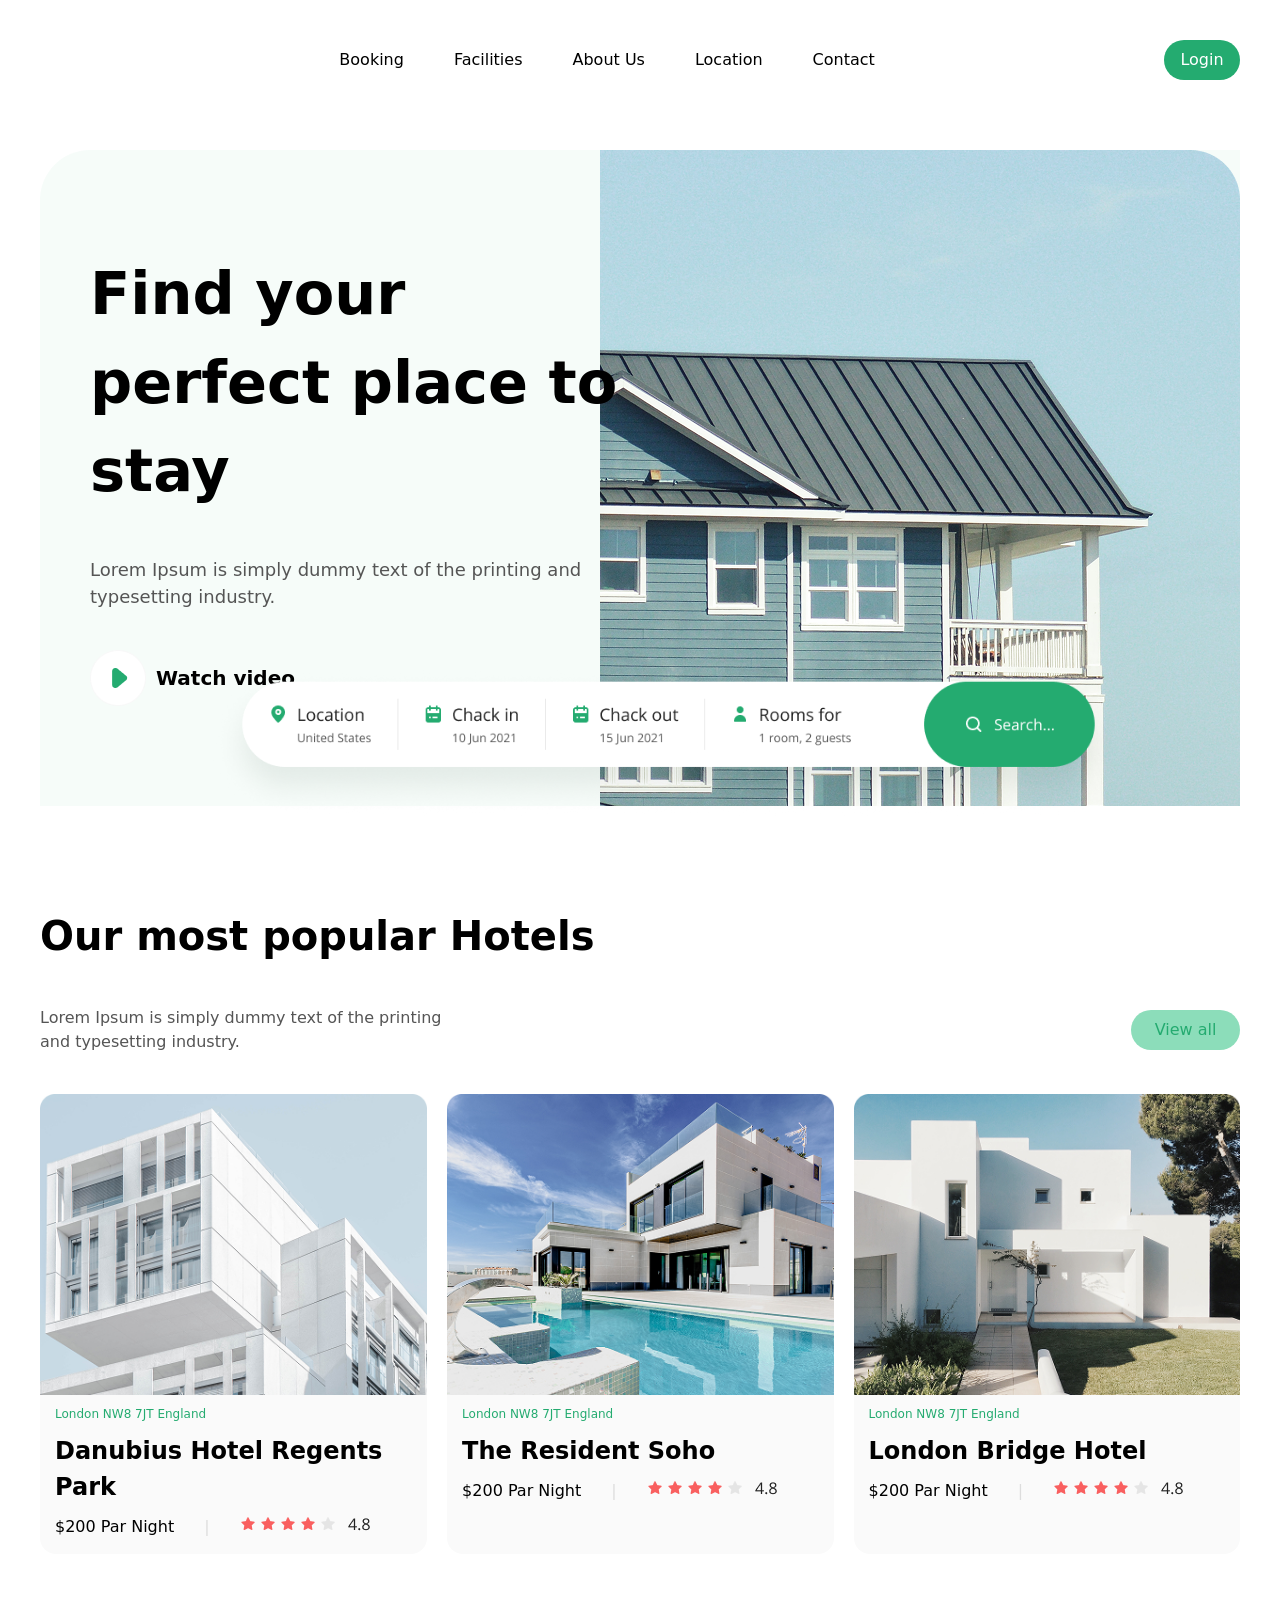
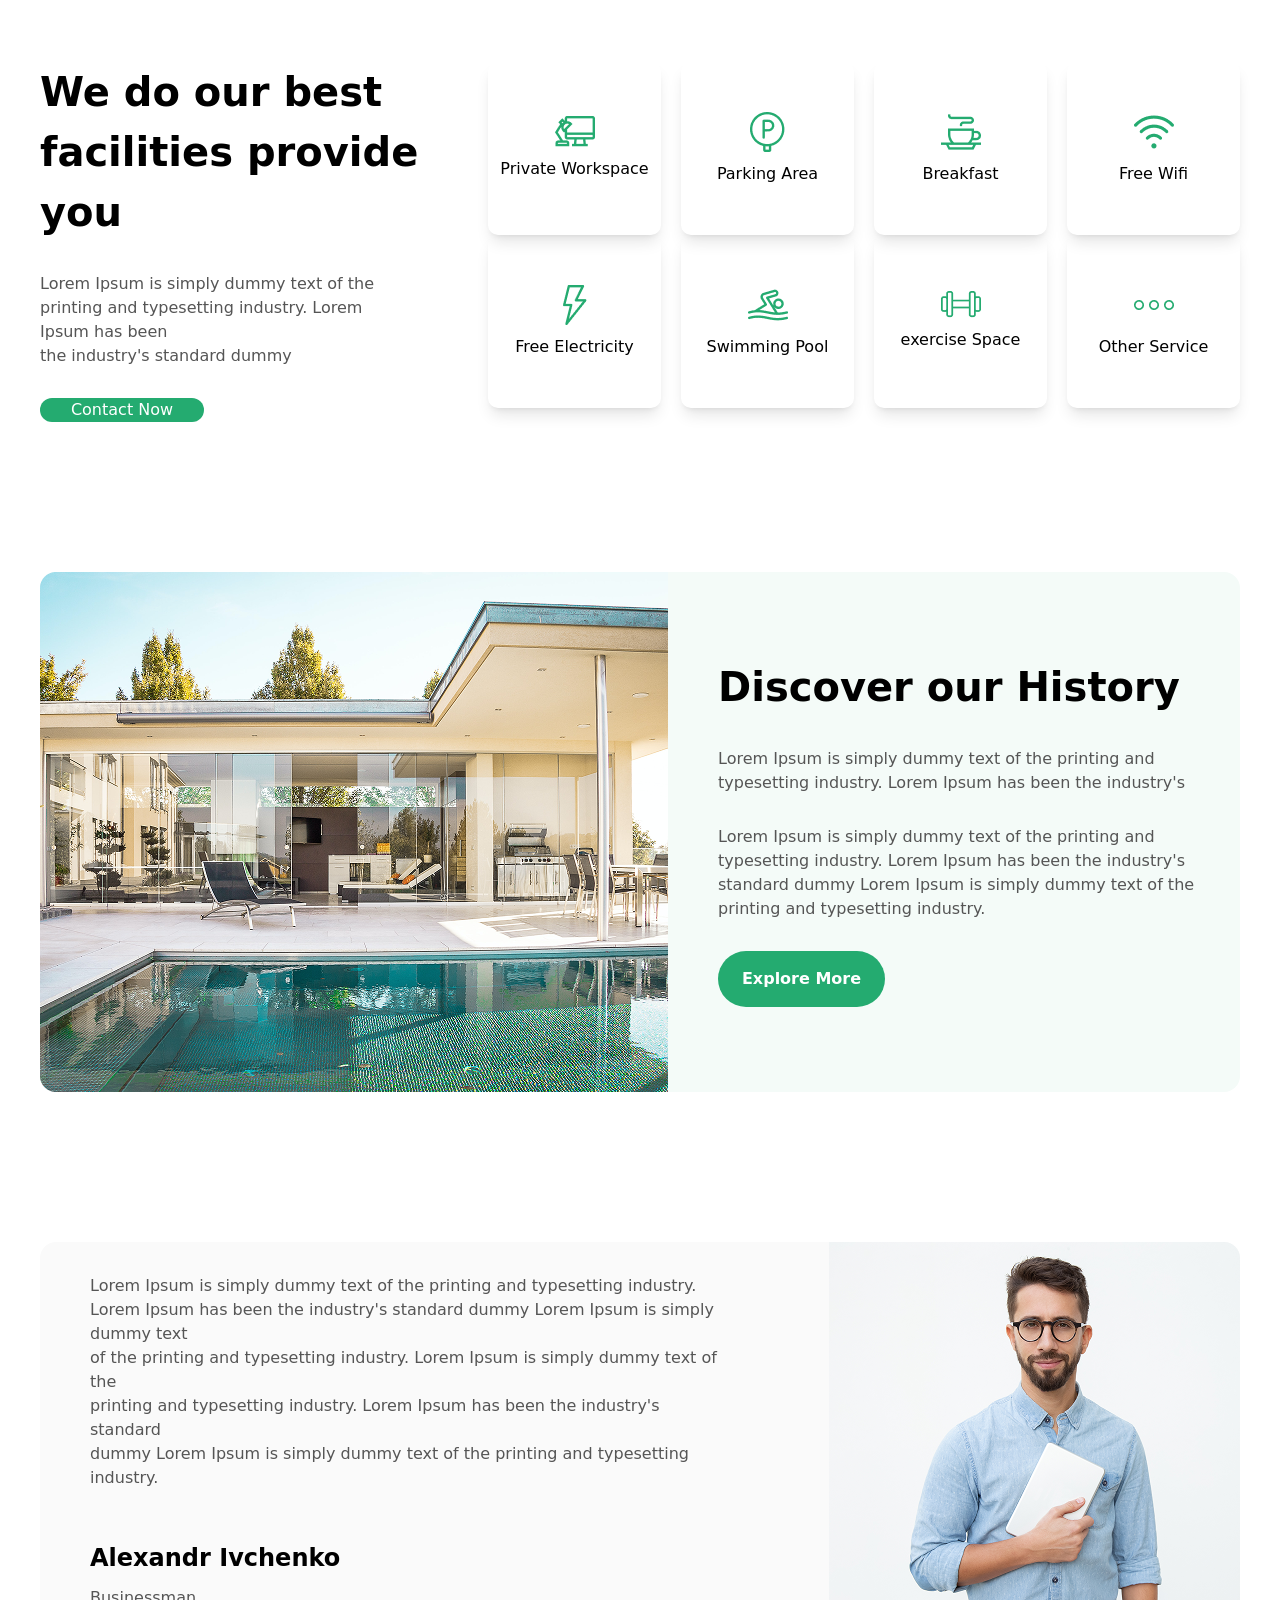
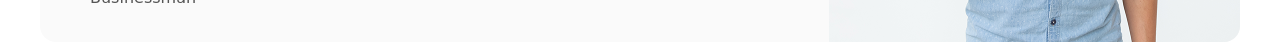
==== commit 8352078f: "page1 section5" ====
--- a/index.html
+++ b/index.html
@@ -147,13 +147,32 @@
             <img src="./image (29).png" alt="">
             <aside class="flex flex-col ml-[50px]  justify-center gap-[30px]">
                 <h1 class="text-[40px] font-semibold">Discover our History</h1>
-                <p class="w-[497px] text-[#555555]">Lorem Ipsum is simply dummy text of the printing and typesetting industry. Lorem Ipsum has been the
+                <p class="w-[497px] text-[#555555]">Lorem Ipsum is simply dummy text of the printing and typesetting
+                    industry. Lorem Ipsum has been the
                     industry's </p>
-                <p class="w-[497px] text-[#555555]">Lorem Ipsum is simply dummy text of the printing and typesetting industry. Lorem Ipsum has been the
+                <p class="w-[497px] text-[#555555]">Lorem Ipsum is simply dummy text of the printing and typesetting
+                    industry. Lorem Ipsum has been the
                     industry's standard dummy Lorem Ipsum is simply dummy text of the printing and typesetting industry.
                 </p>
-                <button class="w-[167px] h-[56px] bg-[#24AB70] text-white rounded-4xl font-semibold">Explore More</button>
+                <button class="w-[167px] h-[56px] bg-[#24AB70] text-white rounded-4xl font-semibold">Explore
+                    More</button>
             </aside>
+        </div>
+    </section>
+    <section>
+        <div class="flex max-w-[1200px] m-auto justify-between m-full h-[400px] bg-[#FAFAFA] mt-[150px] rounded-2xl">
+            <aside class="flex flex-col gap-[50px] ml-[50px] justify-center ">
+                <p class="w-[628px] text-[16px] text-[#555555]">Lorem Ipsum is simply dummy text of the printing and typesetting industry. Lorem Ipsum has been the
+                    industry's standard dummy Lorem Ipsum is simply dummy text <br> of the printing and typesetting industry.
+                    Lorem Ipsum is simply dummy text of the <br> printing and typesetting industry. Lorem Ipsum has been the
+                    industry's standard <br> dummy Lorem Ipsum is simply dummy text of the printing and typesetting industry.
+                </p>
+                <div class="flex flex-col gap-[10px]">
+                    <h1 class="text-[24px] font-semibold">Alexandr Ivchenko</h1>
+                    <p class="text-[16px] text-[#555555]">Businessman</p>
+                </div>
+            </aside>
+            <img src="./image (30).png" class="rounded-tr-2xl rounded-br-2xl" alt="">
         </div>
     </section>
 </body>
--- a/src/output.css
+++ b/src/output.css
@@ -232,6 +232,9 @@
   .mt-\[100px\] {
     margin-top: 100px;
   }
+  .mt-\[150px\] {
+    margin-top: 150px;
+  }
   .mb-\[100px\] {
     margin-bottom: 100px;
   }
@@ -313,6 +316,12 @@
   .h-\[310px\] {
     height: 310px;
   }
+  .h-\[400\] {
+    height: 400;
+  }
+  .h-\[400px\] {
+    height: 400px;
+  }
   .h-\[410px\] {
     height: 410px;
   }
@@ -334,6 +343,9 @@
   .w-\[0px\] {
     width: 0px;
   }
+  .w-\[8px\] {
+    width: 8px;
+  }
   .w-\[30px\] {
     width: 30px;
   }
@@ -400,6 +412,9 @@
   .w-\[540px\] {
     width: 540px;
   }
+  .w-\[628px\] {
+    width: 628px;
+  }
   .w-\[1000px\] {
     width: 1000px;
   }
@@ -478,8 +493,17 @@
   .rounded-\[tl\] {
     border-radius: tl;
   }
+  .rounded-tl-2xl {
+    border-top-left-radius: var(--radius-2xl);
+  }
   .rounded-tl-\[50px\] {
     border-top-left-radius: 50px;
+  }
+  .rounded-tr-2xl {
+    border-top-right-radius: var(--radius-2xl);
+  }
+  .rounded-br-2xl {
+    border-bottom-right-radius: var(--radius-2xl);
   }
   .border {
     border-style: var(--tw-border-style);
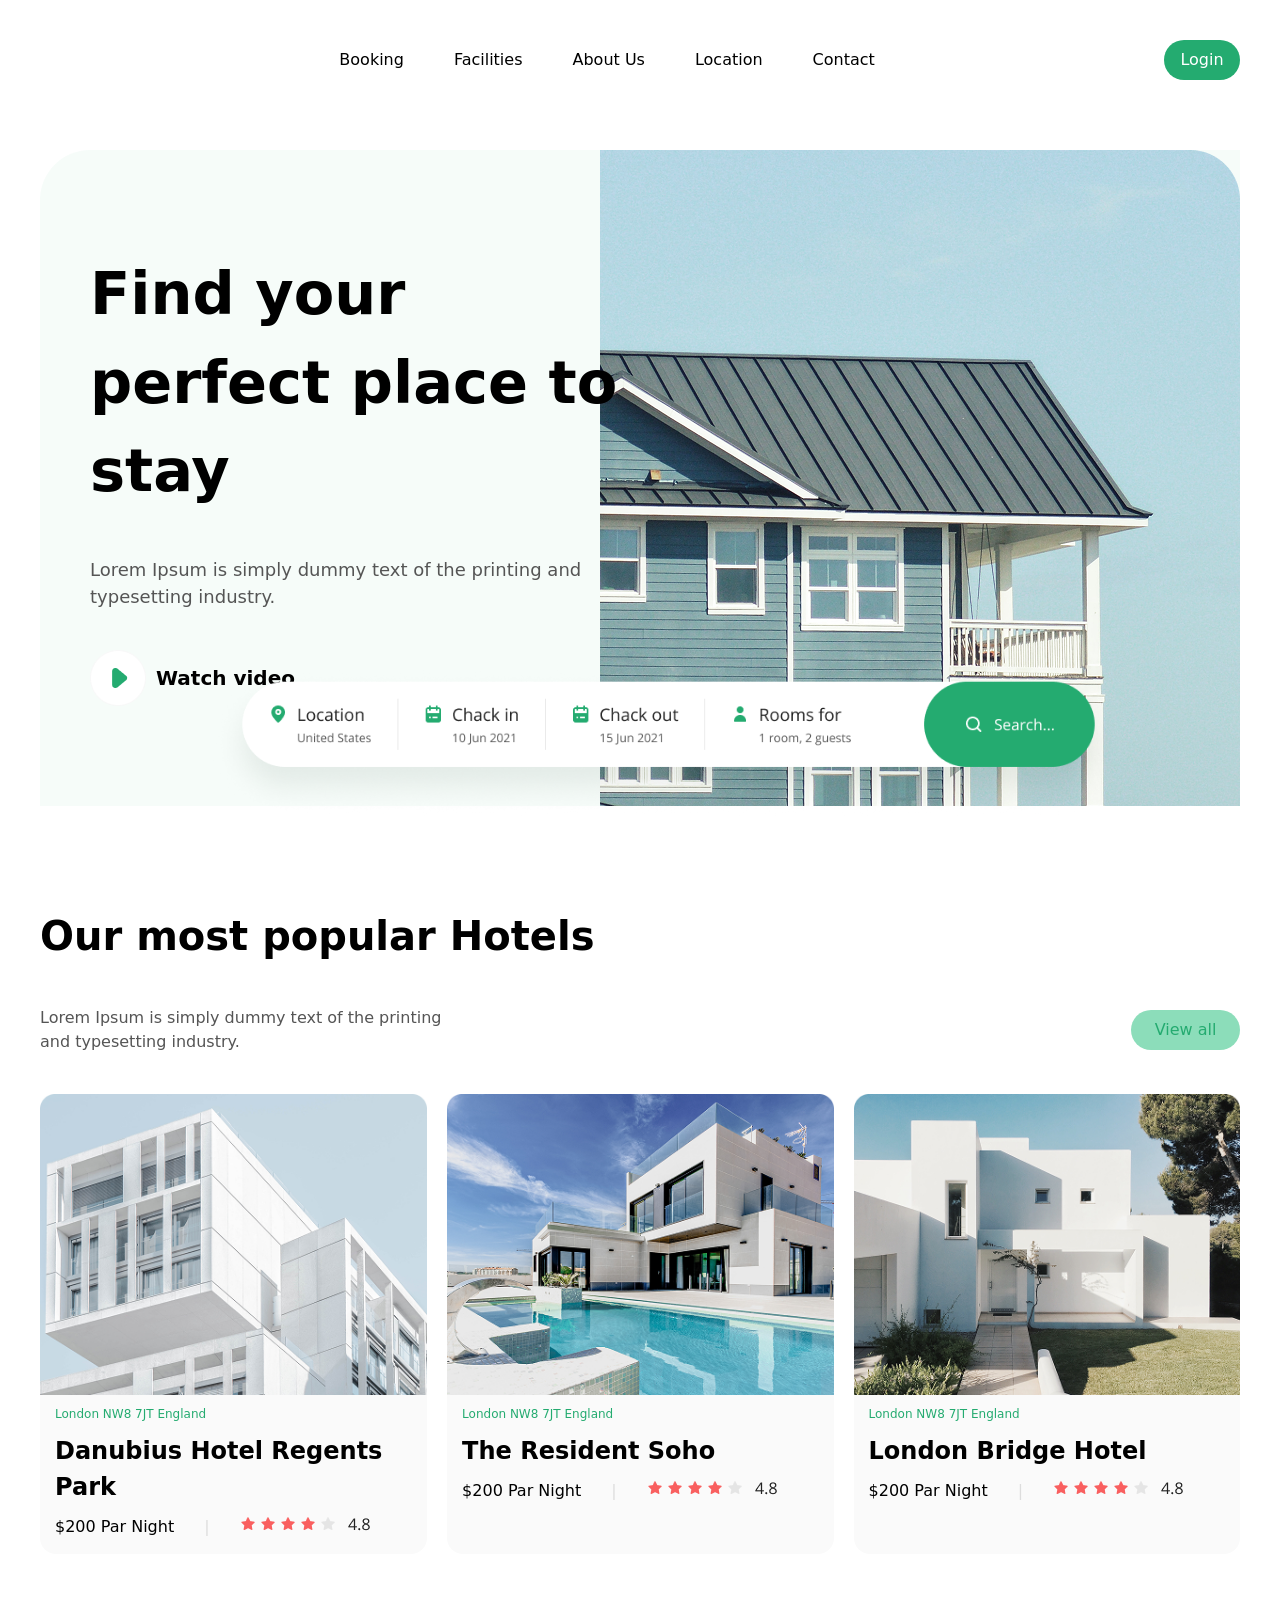
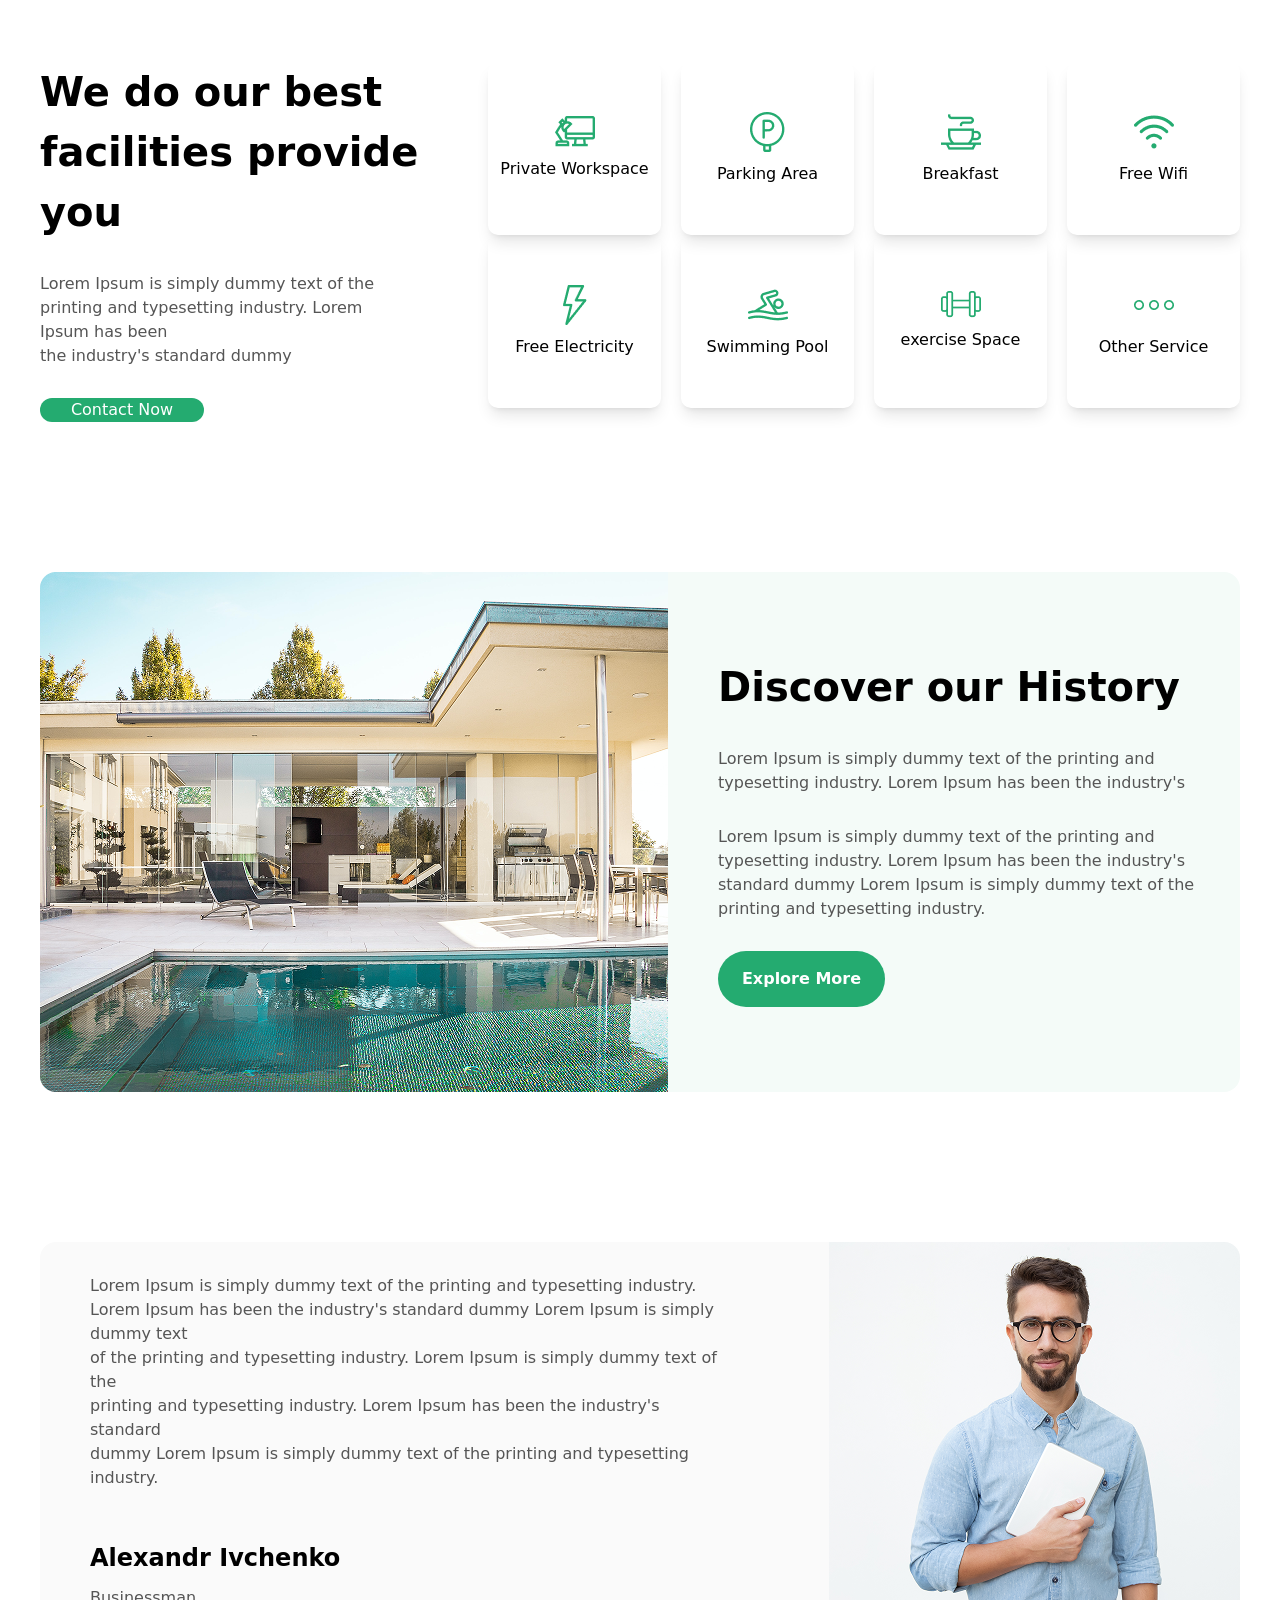
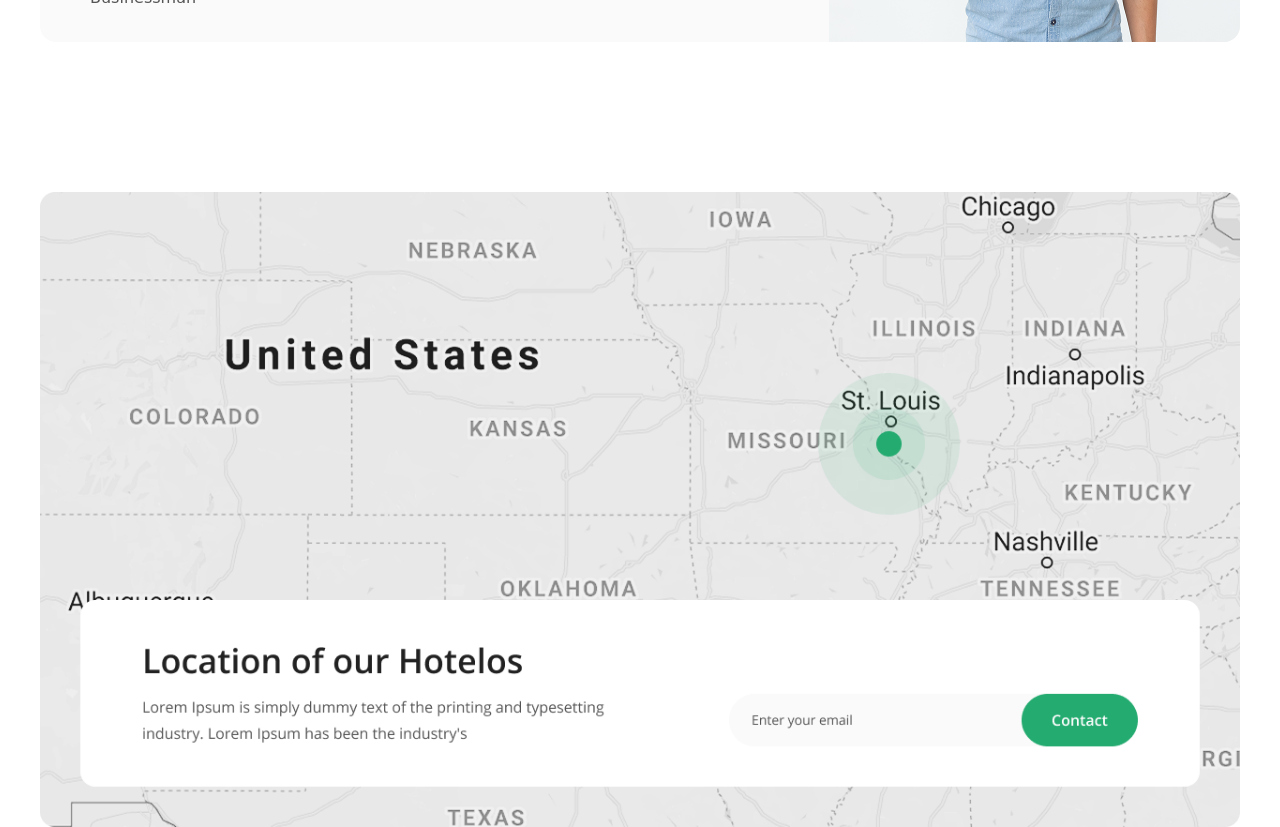
==== commit fb28f674: "section6 page1" ====
--- a/index.html
+++ b/index.html
@@ -175,6 +175,11 @@
             <img src="./image (30).png" class="rounded-tr-2xl rounded-br-2xl" alt="">
         </div>
     </section>
+    <section>
+        <div class="max-w-[1200px] m-auto flex flex-col items-center gap-[30px] mt-[150px]">
+            <img src="./Company location & contact.png" alt="">
+        </div>
+    </section>
 </body>
 
 </html>
--- a/src/output.css
+++ b/src/output.css
@@ -340,6 +340,9 @@
   .h-\[656px\] {
     height: 656px;
   }
+  .h-\[677px\] {
+    height: 677px;
+  }
   .w-\[0px\] {
     width: 0px;
   }
@@ -553,8 +556,17 @@
   .bg-\[url\] {
     background-color: url;
   }
+  .bg-\[url\(\'\.\.\/\.png\'\)\] {
+    background-image: url('../.png');
+  }
+  .bg-\[url\(\'\.\.\/2\.png\'\)\] {
+    background-image: url('../2.png');
+  }
   .bg-\[url\(\'\.\.\/image24\.png\'\)\] {
     background-image: url('../image24.png');
+  }
+  .bg-\[url\(\'\.\.png\'\)\] {
+    background-image: url('..png');
   }
   .bg-\[url\(\'\.\/\'\)\] {
     background-image: url('./');
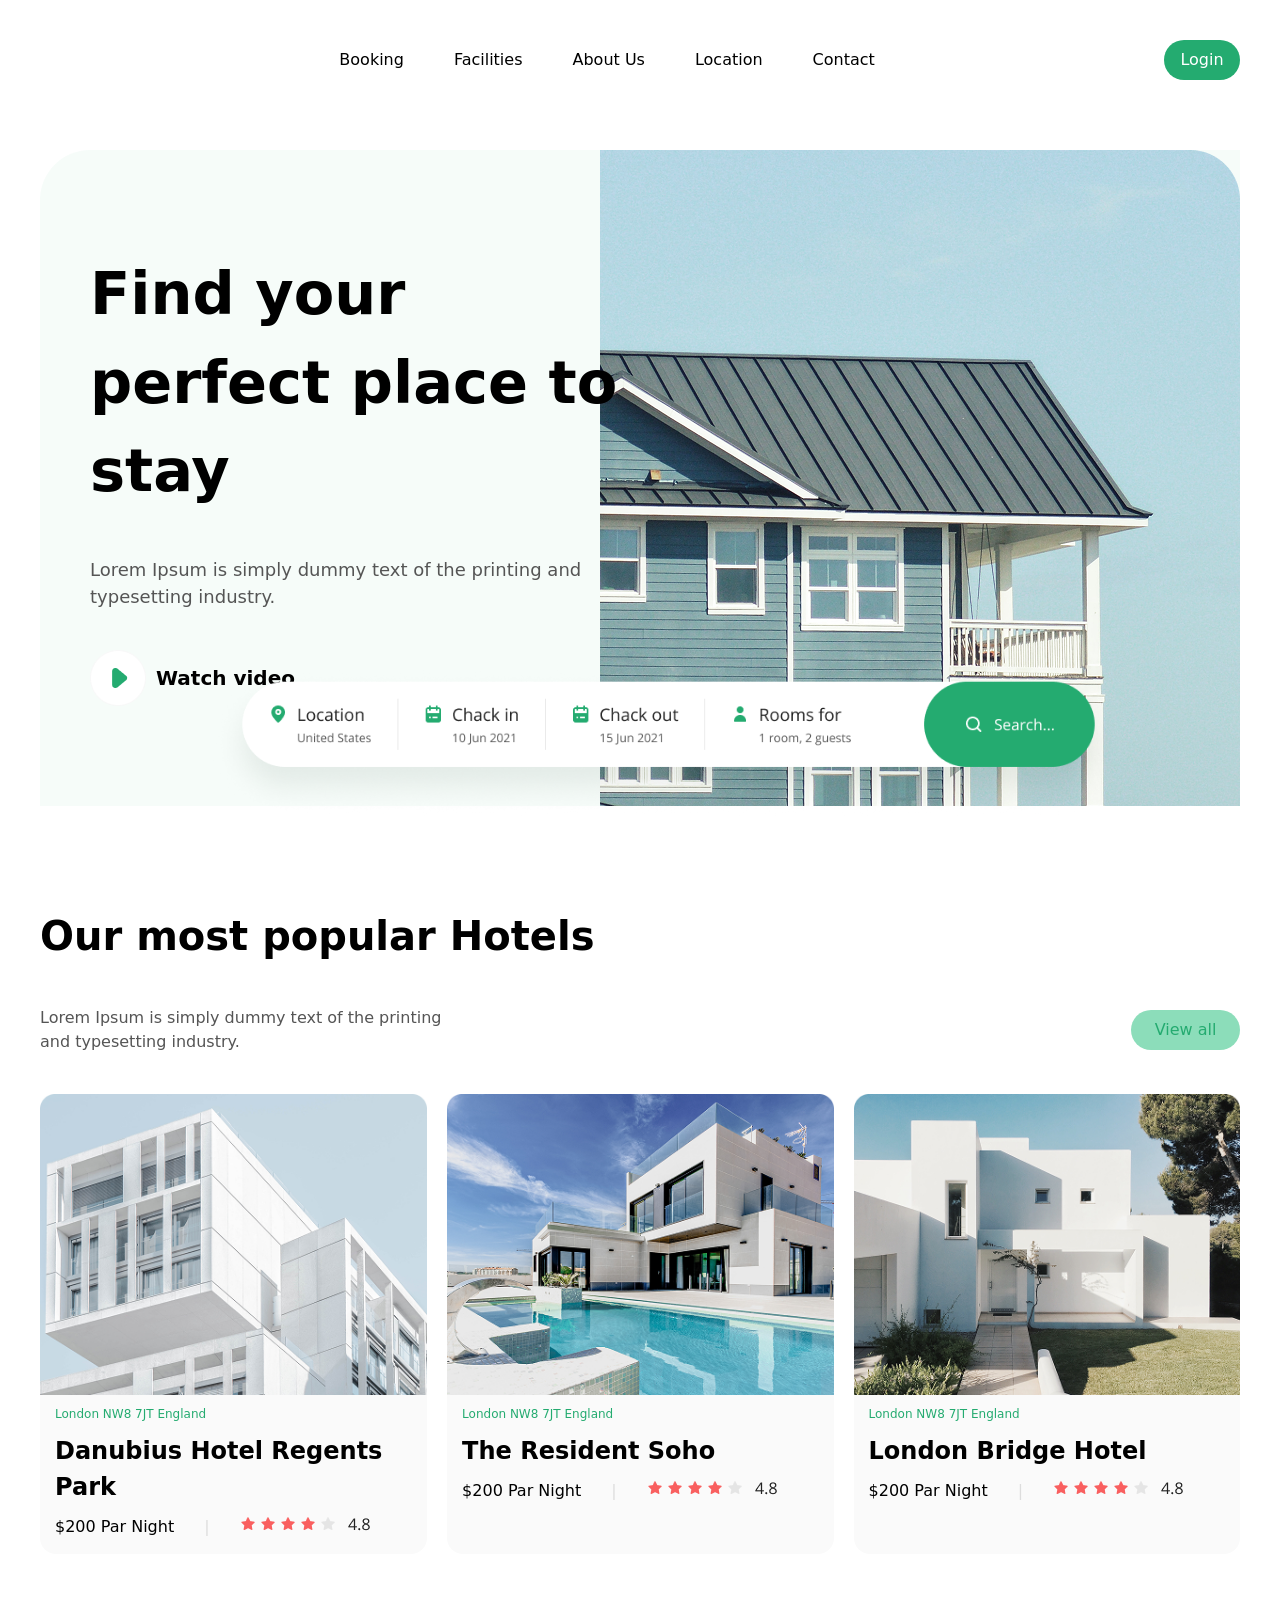
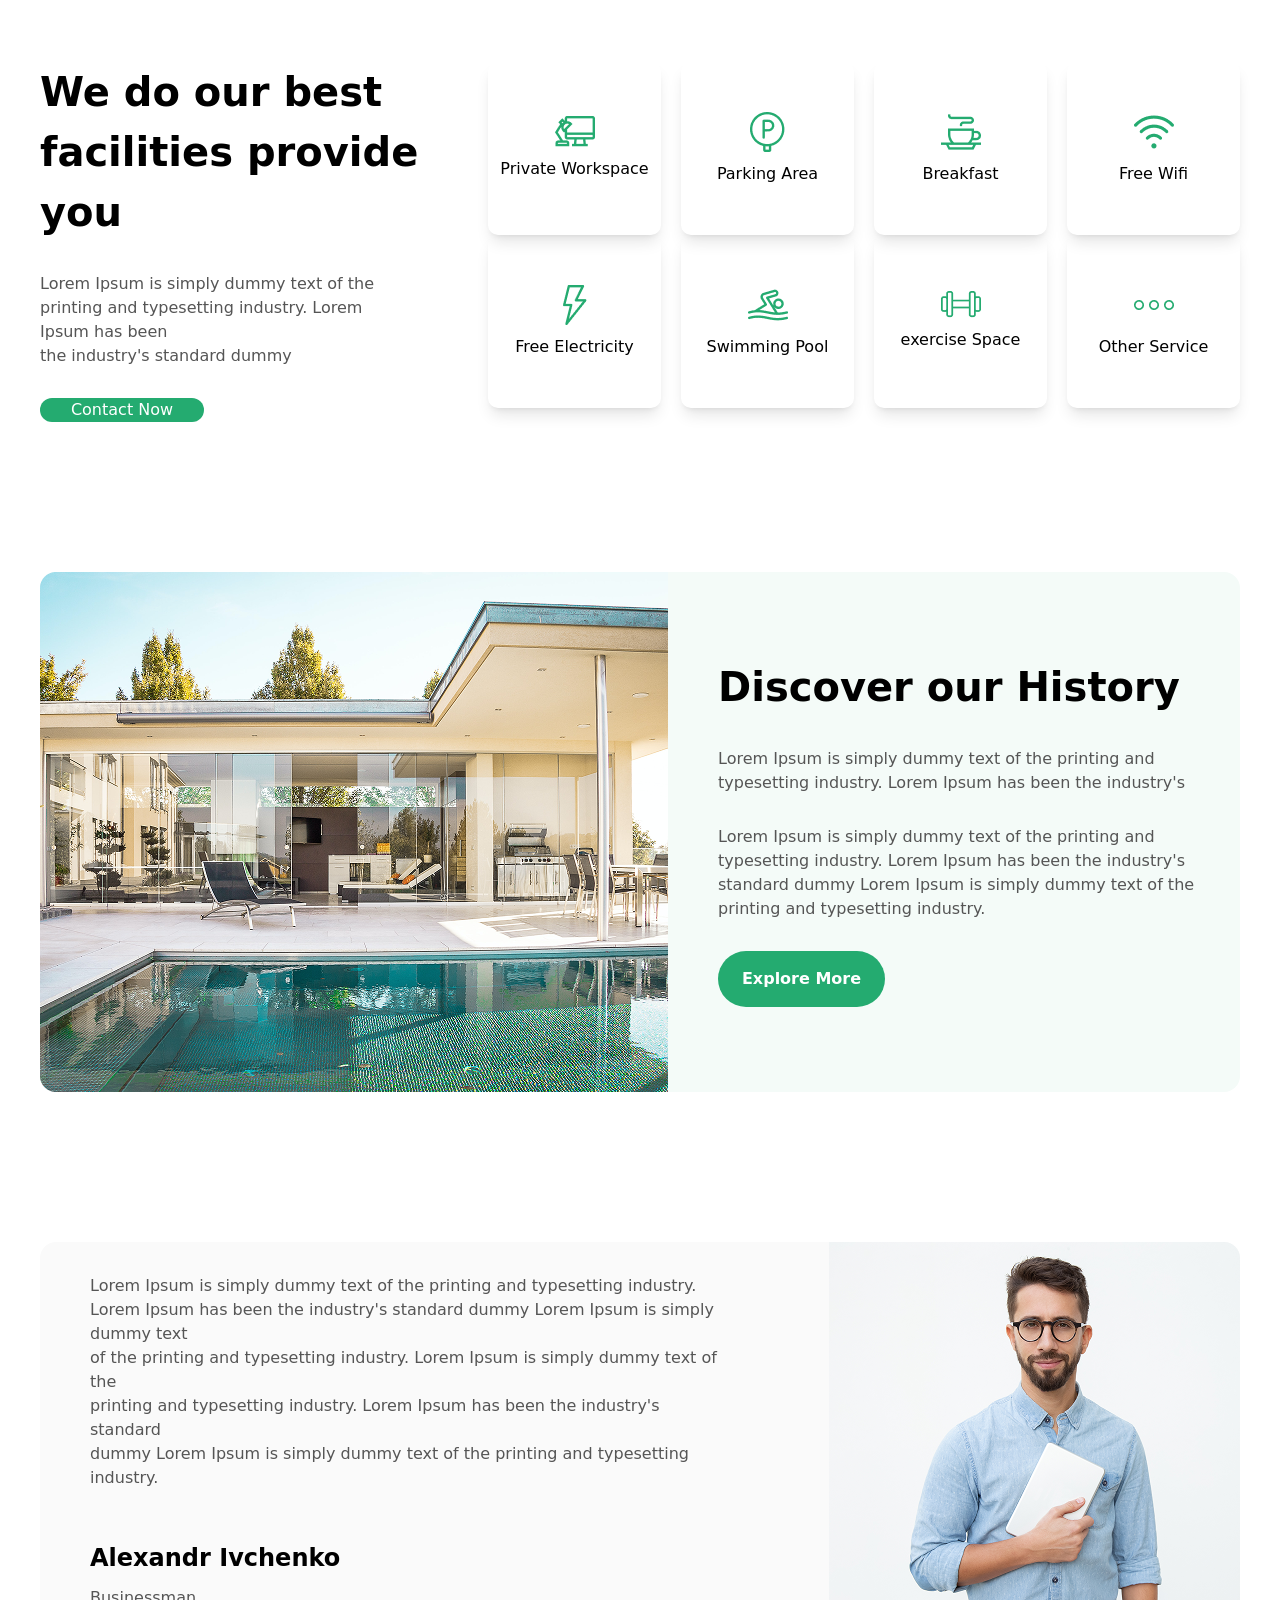
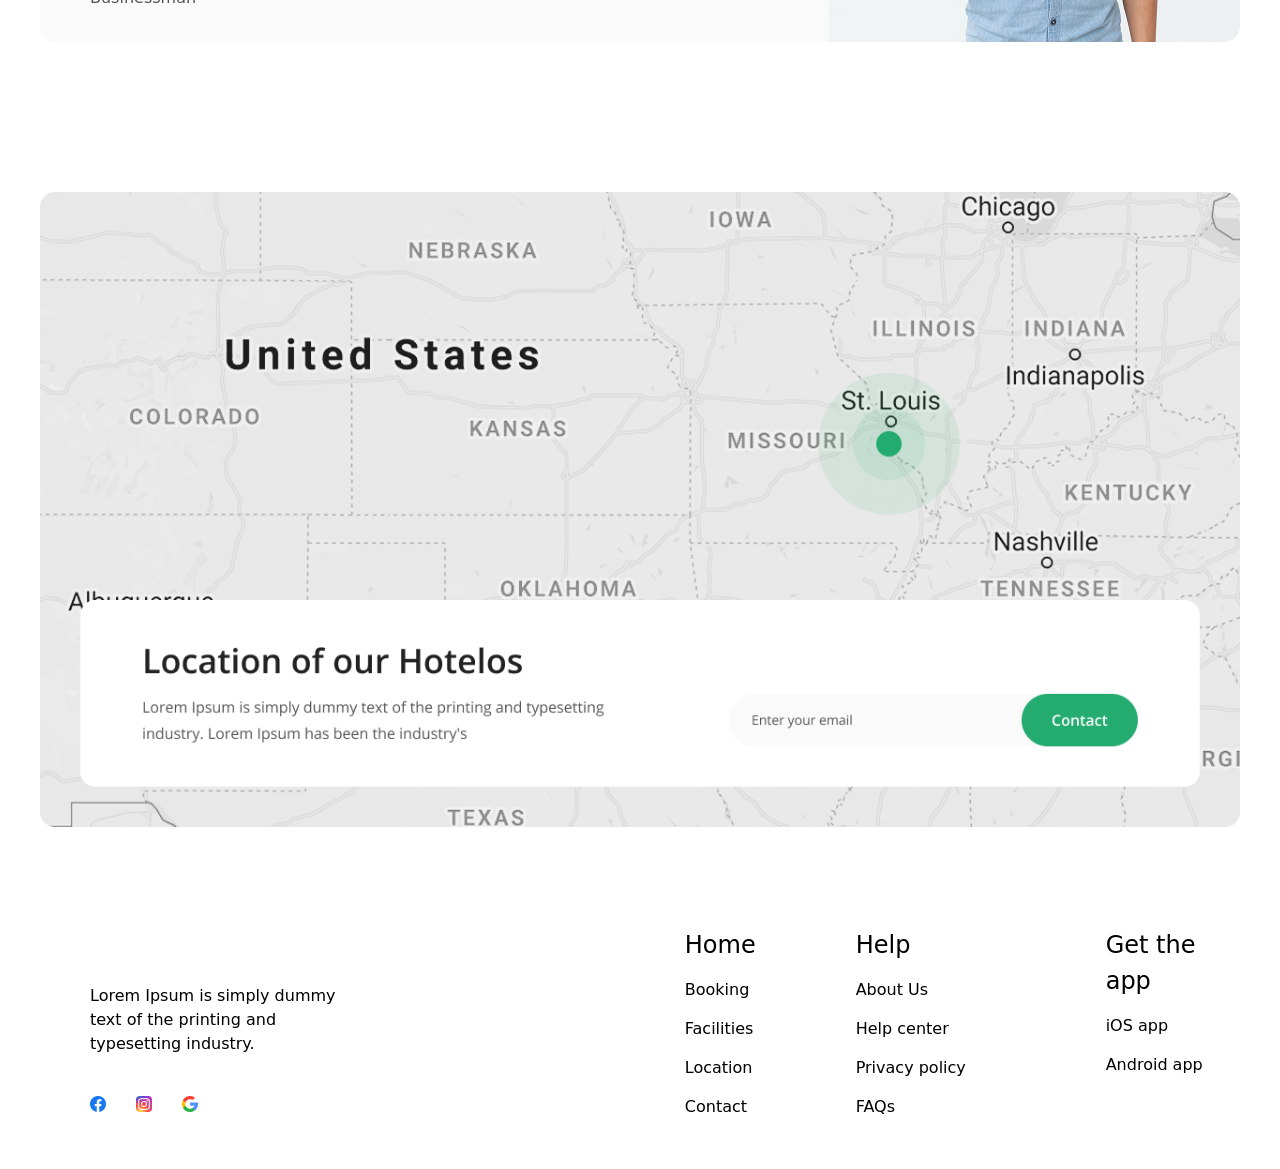
==== commit 5b4aa422: "footer page1" ====
--- a/index.html
+++ b/index.html
@@ -162,10 +162,14 @@
     <section>
         <div class="flex max-w-[1200px] m-auto justify-between m-full h-[400px] bg-[#FAFAFA] mt-[150px] rounded-2xl">
             <aside class="flex flex-col gap-[50px] ml-[50px] justify-center ">
-                <p class="w-[628px] text-[16px] text-[#555555]">Lorem Ipsum is simply dummy text of the printing and typesetting industry. Lorem Ipsum has been the
-                    industry's standard dummy Lorem Ipsum is simply dummy text <br> of the printing and typesetting industry.
-                    Lorem Ipsum is simply dummy text of the <br> printing and typesetting industry. Lorem Ipsum has been the
-                    industry's standard <br> dummy Lorem Ipsum is simply dummy text of the printing and typesetting industry.
+                <p class="w-[628px] text-[16px] text-[#555555]">Lorem Ipsum is simply dummy text of the printing and
+                    typesetting industry. Lorem Ipsum has been the
+                    industry's standard dummy Lorem Ipsum is simply dummy text <br> of the printing and typesetting
+                    industry.
+                    Lorem Ipsum is simply dummy text of the <br> printing and typesetting industry. Lorem Ipsum has been
+                    the
+                    industry's standard <br> dummy Lorem Ipsum is simply dummy text of the printing and typesetting
+                    industry.
                 </p>
                 <div class="flex flex-col gap-[10px]">
                     <h1 class="text-[24px] font-semibold">Alexandr Ivchenko</h1>
@@ -180,6 +184,41 @@
             <img src="./Company location & contact.png" alt="">
         </div>
     </section>
+    <footer>
+        <div class="flex flex-row justify-between max-w-[1200px] m-auto mt-[100px] mb-[50px]">
+            <div class="flex flex-col justify-center  gap-[40px] pt-[50px] w-full">
+                <p class="w-[264px] ml-[50px]">Lorem Ipsum is simply dummy text of the printing and typesetting
+                    industry.</p>
+                <div class="flex flex-row gap-[30px] ml-[50px]">
+                    <img src="./Group 23.png" alt="">
+                    <img src="./Group 24.png" alt="">
+                    <img src="./search 1.png" alt="">
+                </div>
+            </div>
+            <div class="flex flex-row gap-[100px]">
+                <div class="flex flex-col gap-[15px]  ">
+                    <p class="text-[24px]">Home</p>
+                    <p>Booking</p>
+                    <p>Facilities</p>
+                    <p>Location</p>
+                    <p>Contact</p>
+                </div>
+                <div class="flex flex-col w-[250px] gap-[15px]">
+                    <p class="text-[24px]">Help</p>
+                    <p>About Us</p>
+                    <p>Help center</p>
+                    <p>Privacy policy</p>
+                    <p>FAQs</p>
+                </div>
+                
+            </div>
+            <div class="flex flex-col w-[250px] gap-[15px]">
+                    <p class="text-[24px]">Get the app</p>
+                    <p class="text-[16px]">iOS app</p>
+                    <p class="text-[16px]">Android app</p>
+                </div>
+        </div>
+    </footer>
 </body>
 
 </html>
--- a/src/output.css
+++ b/src/output.css
@@ -223,9 +223,15 @@
   .m-auto {
     margin: auto;
   }
+  .mt-\[15px\] {
+    margin-top: 15px;
+  }
   .mt-\[40px\] {
     margin-top: 40px;
   }
+  .mt-\[50px\] {
+    margin-top: 50px;
+  }
   .mt-\[70px\] {
     margin-top: 70px;
   }
@@ -235,6 +241,15 @@
   .mt-\[150px\] {
     margin-top: 150px;
   }
+  .mr-\[500px\] {
+    margin-right: 500px;
+  }
+  .mr-\[900px\] {
+    margin-right: 900px;
+  }
+  .mb-\[50px\] {
+    margin-bottom: 50px;
+  }
   .mb-\[100px\] {
     margin-bottom: 100px;
   }
@@ -268,6 +283,9 @@
   .ml-\[650px\] {
     margin-left: 650px;
   }
+  .ml-\[900px\] {
+    margin-left: 900px;
+  }
   .flex {
     display: flex;
   }
@@ -310,6 +328,9 @@
   .h-\[193px\] {
     height: 193px;
   }
+  .h-\[208px\] {
+    height: 208px;
+  }
   .h-\[310\] {
     height: 310;
   }
@@ -382,6 +403,15 @@
   .w-\[194px\] {
     width: 194px;
   }
+  .w-\[200px\] {
+    width: 200px;
+  }
+  .w-\[250px\] {
+    width: 250px;
+  }
+  .w-\[264px\] {
+    width: 264px;
+  }
   .w-\[300px\] {
     width: 300px;
   }
@@ -421,6 +451,12 @@
   .w-\[1000px\] {
     width: 1000px;
   }
+  .w-\[1062\] {
+    width: 1062;
+  }
+  .w-\[1062px\] {
+    width: 1062px;
+  }
   .w-\[full\] {
     width: full;
   }
@@ -457,9 +493,18 @@
   .justify-end {
     justify-content: flex-end;
   }
+  .gap-\[8px\] {
+    gap: 8px;
+  }
   .gap-\[10px\] {
     gap: 10px;
   }
+  .gap-\[15px\] {
+    gap: 15px;
+  }
+  .gap-\[20p\] {
+    gap: 20p;
+  }
   .gap-\[20px\] {
     gap: 20px;
   }
@@ -471,6 +516,9 @@
   }
   .gap-\[50px\] {
     gap: 50px;
+  }
+  .gap-\[100px\] {
+    gap: 100px;
   }
   .rounded {
     border-radius: 0.25rem;
@@ -550,6 +598,9 @@
   .bg-\[black\] {
     background-color: black;
   }
+  .bg-\[blue\] {
+    background-color: blue;
+  }
   .bg-\[u\] {
     background-color: u;
   }
@@ -609,6 +660,15 @@
   }
   .py-\[10px\] {
     padding-block: 10px;
+  }
+  .pt-\[40px\] {
+    padding-top: 40px;
+  }
+  .pt-\[50px\] {
+    padding-top: 50px;
+  }
+  .pr-\[900px\] {
+    padding-right: 900px;
   }
   .pb-\[100px\] {
     padding-bottom: 100px;
@@ -674,6 +734,9 @@
   }
   .text-\[\#\] {
     color: #;
+  }
+  .text-\[1\] {
+    color: 1;
   }
   .text-\[whi\] {
     color: whi;
